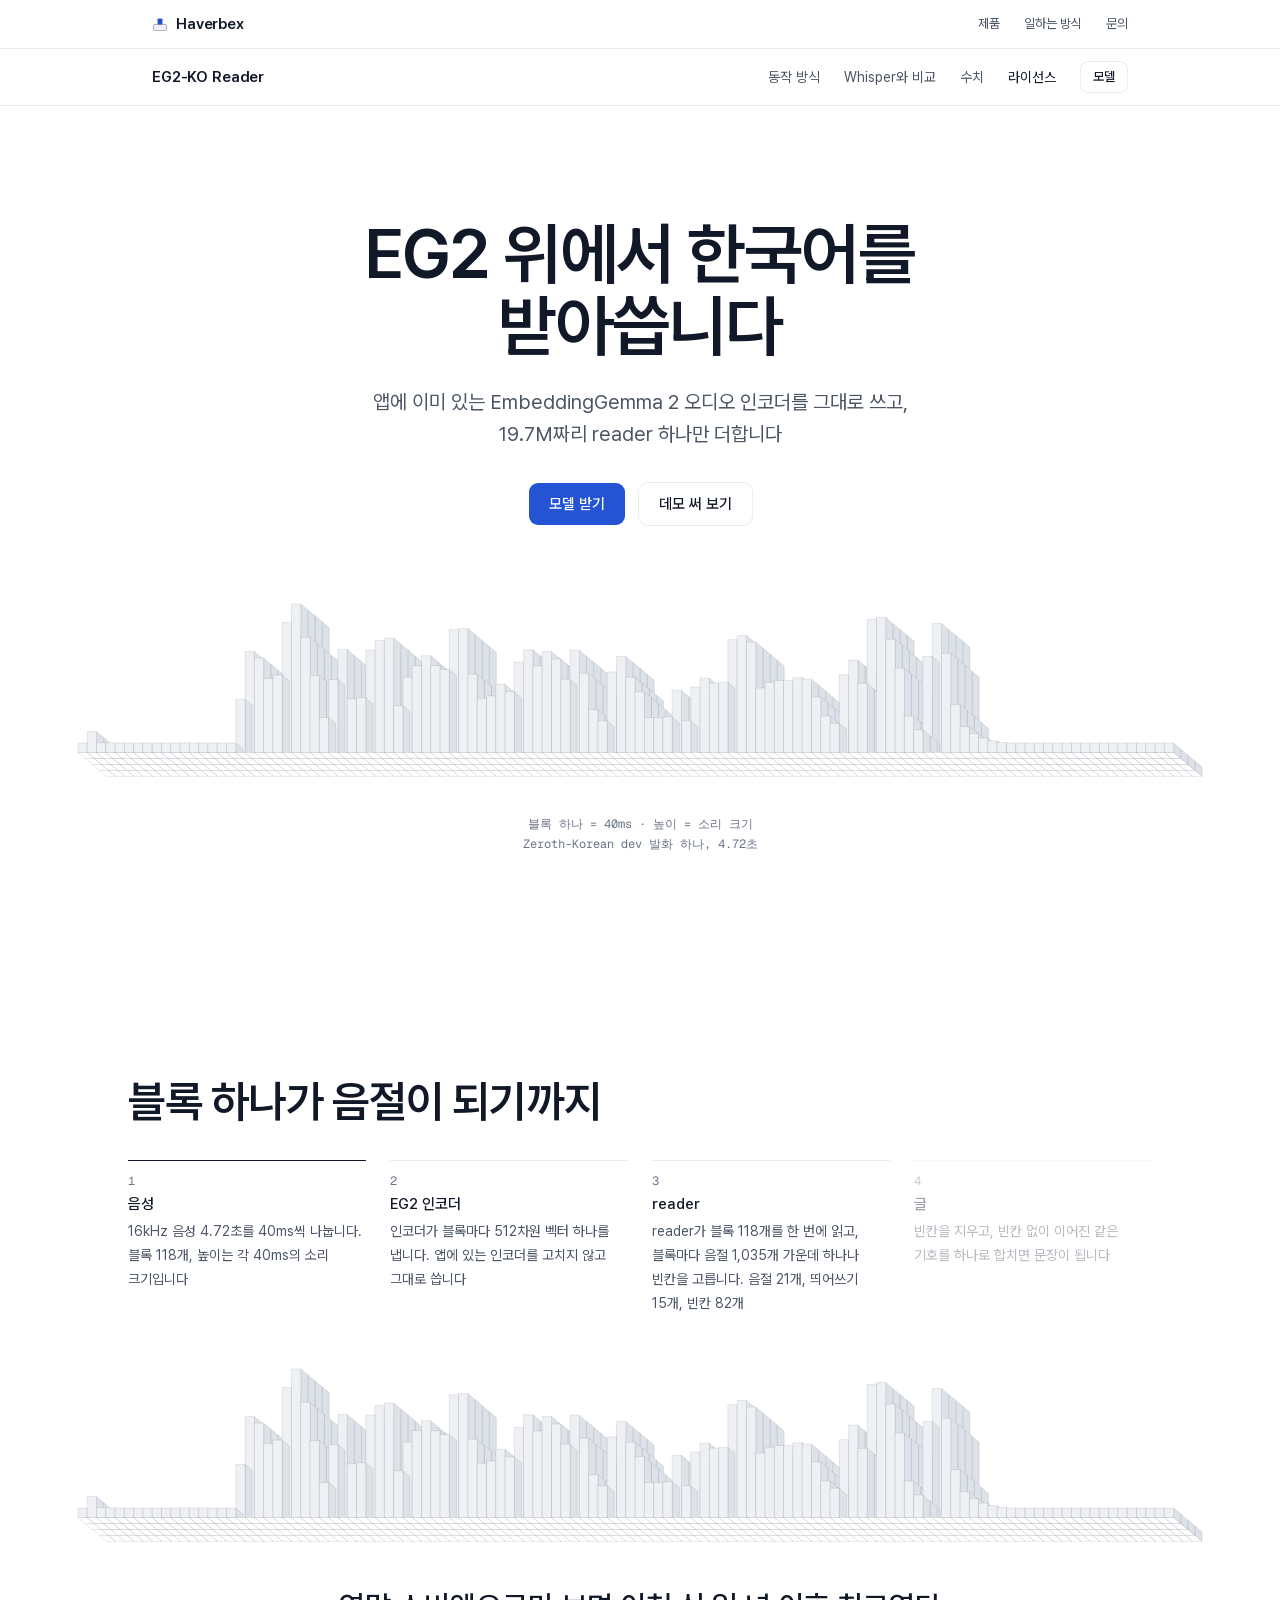
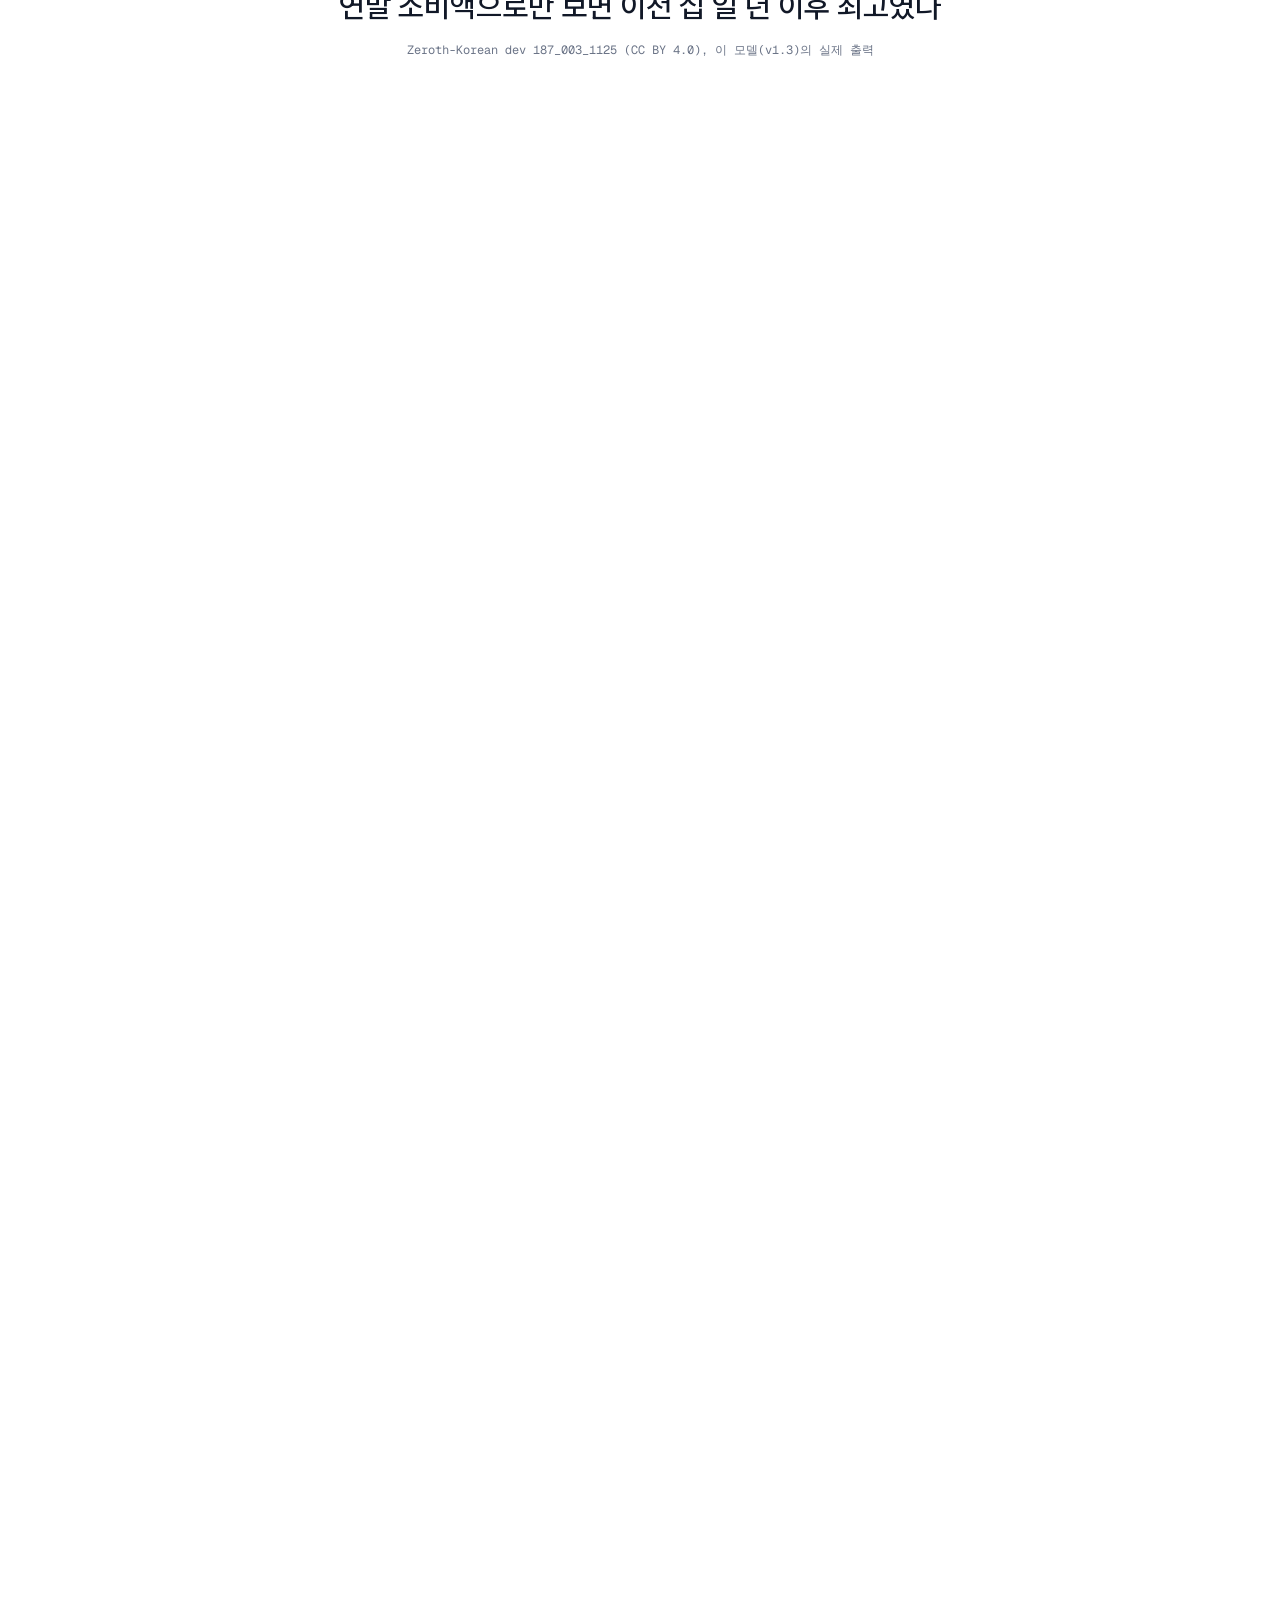
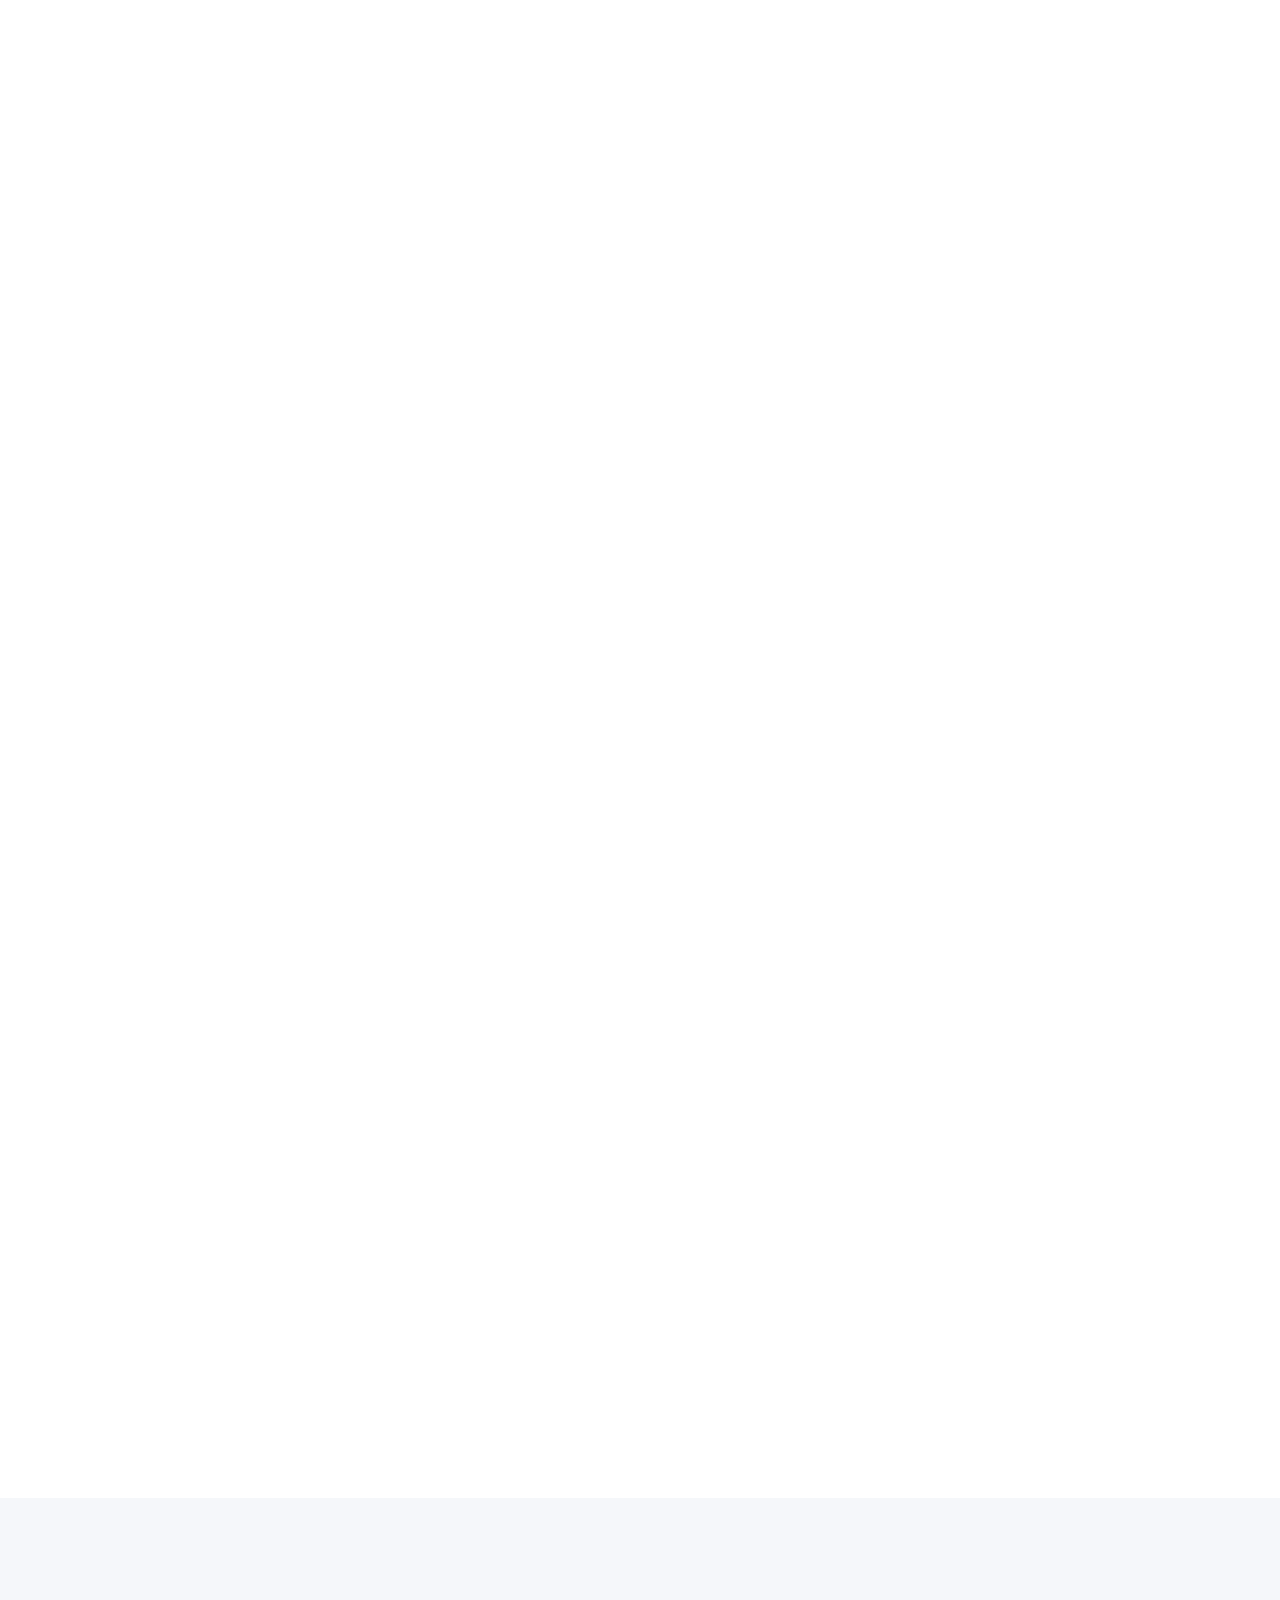
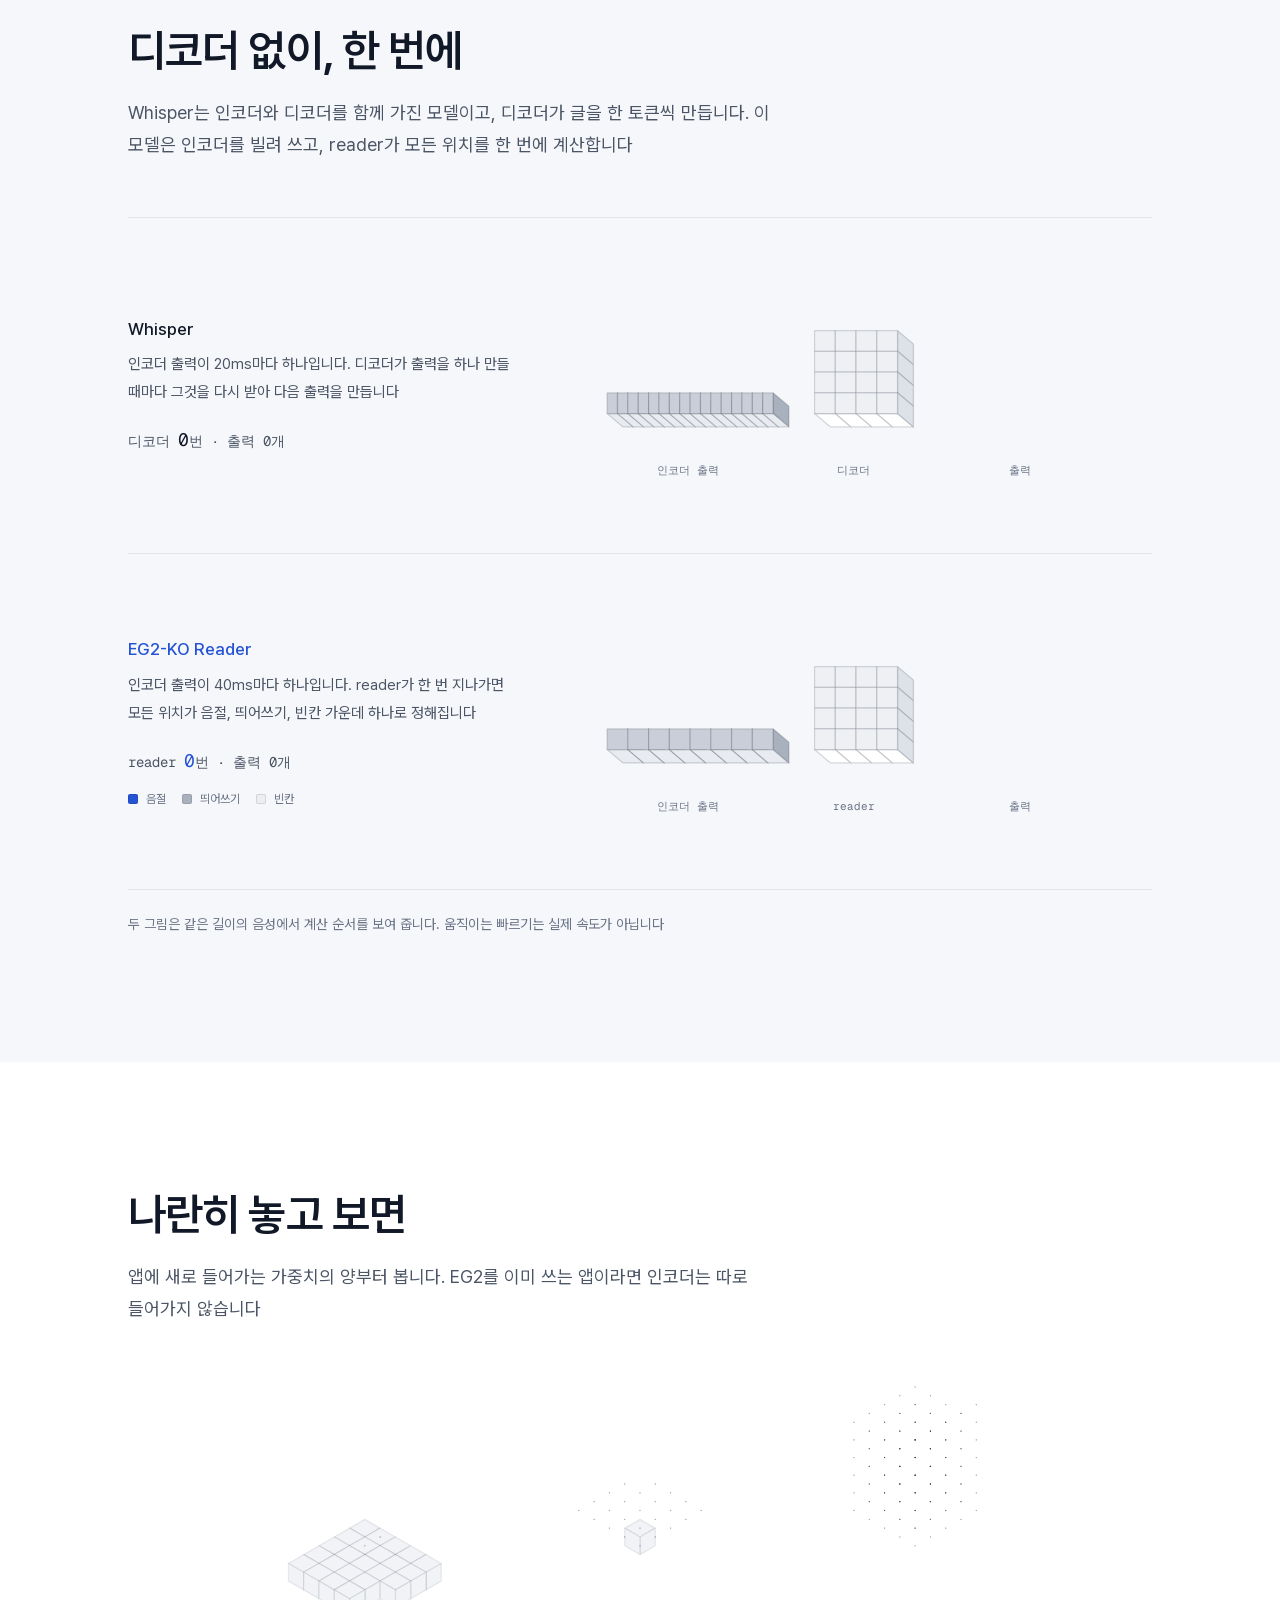
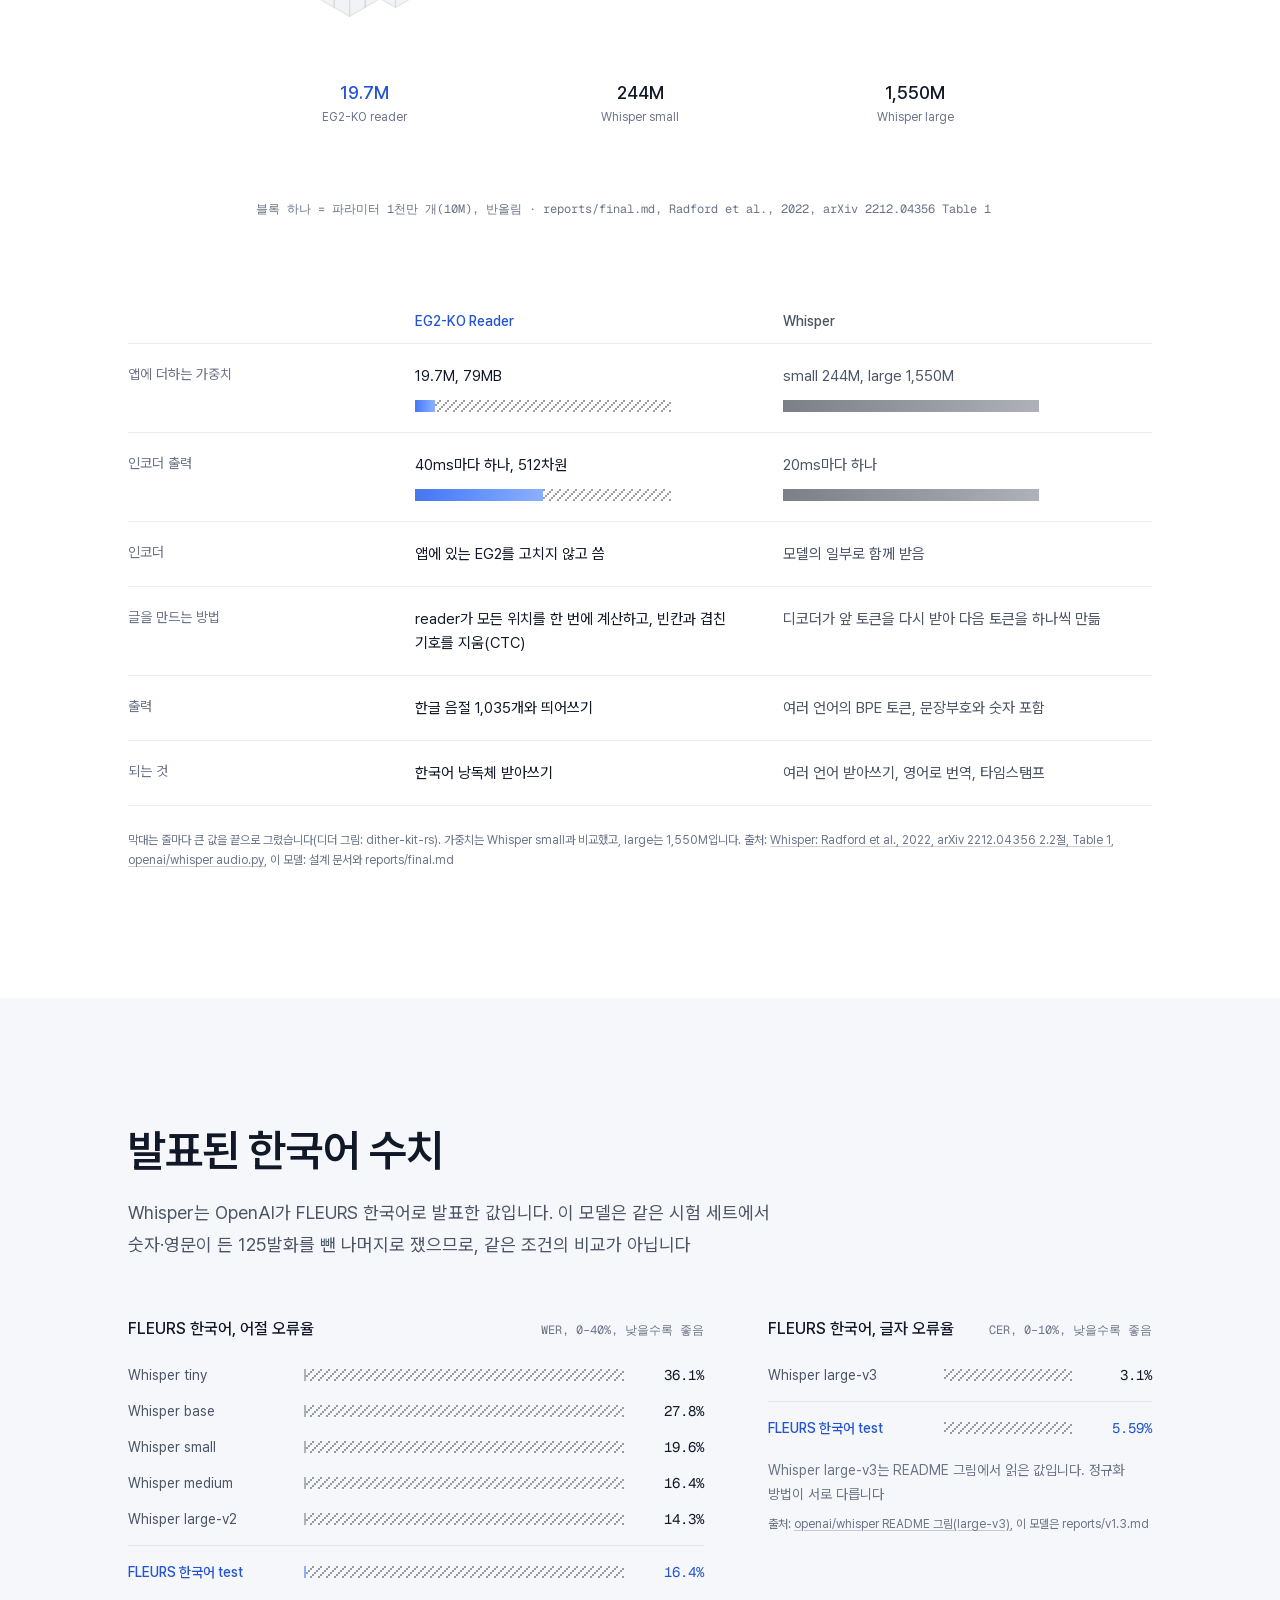
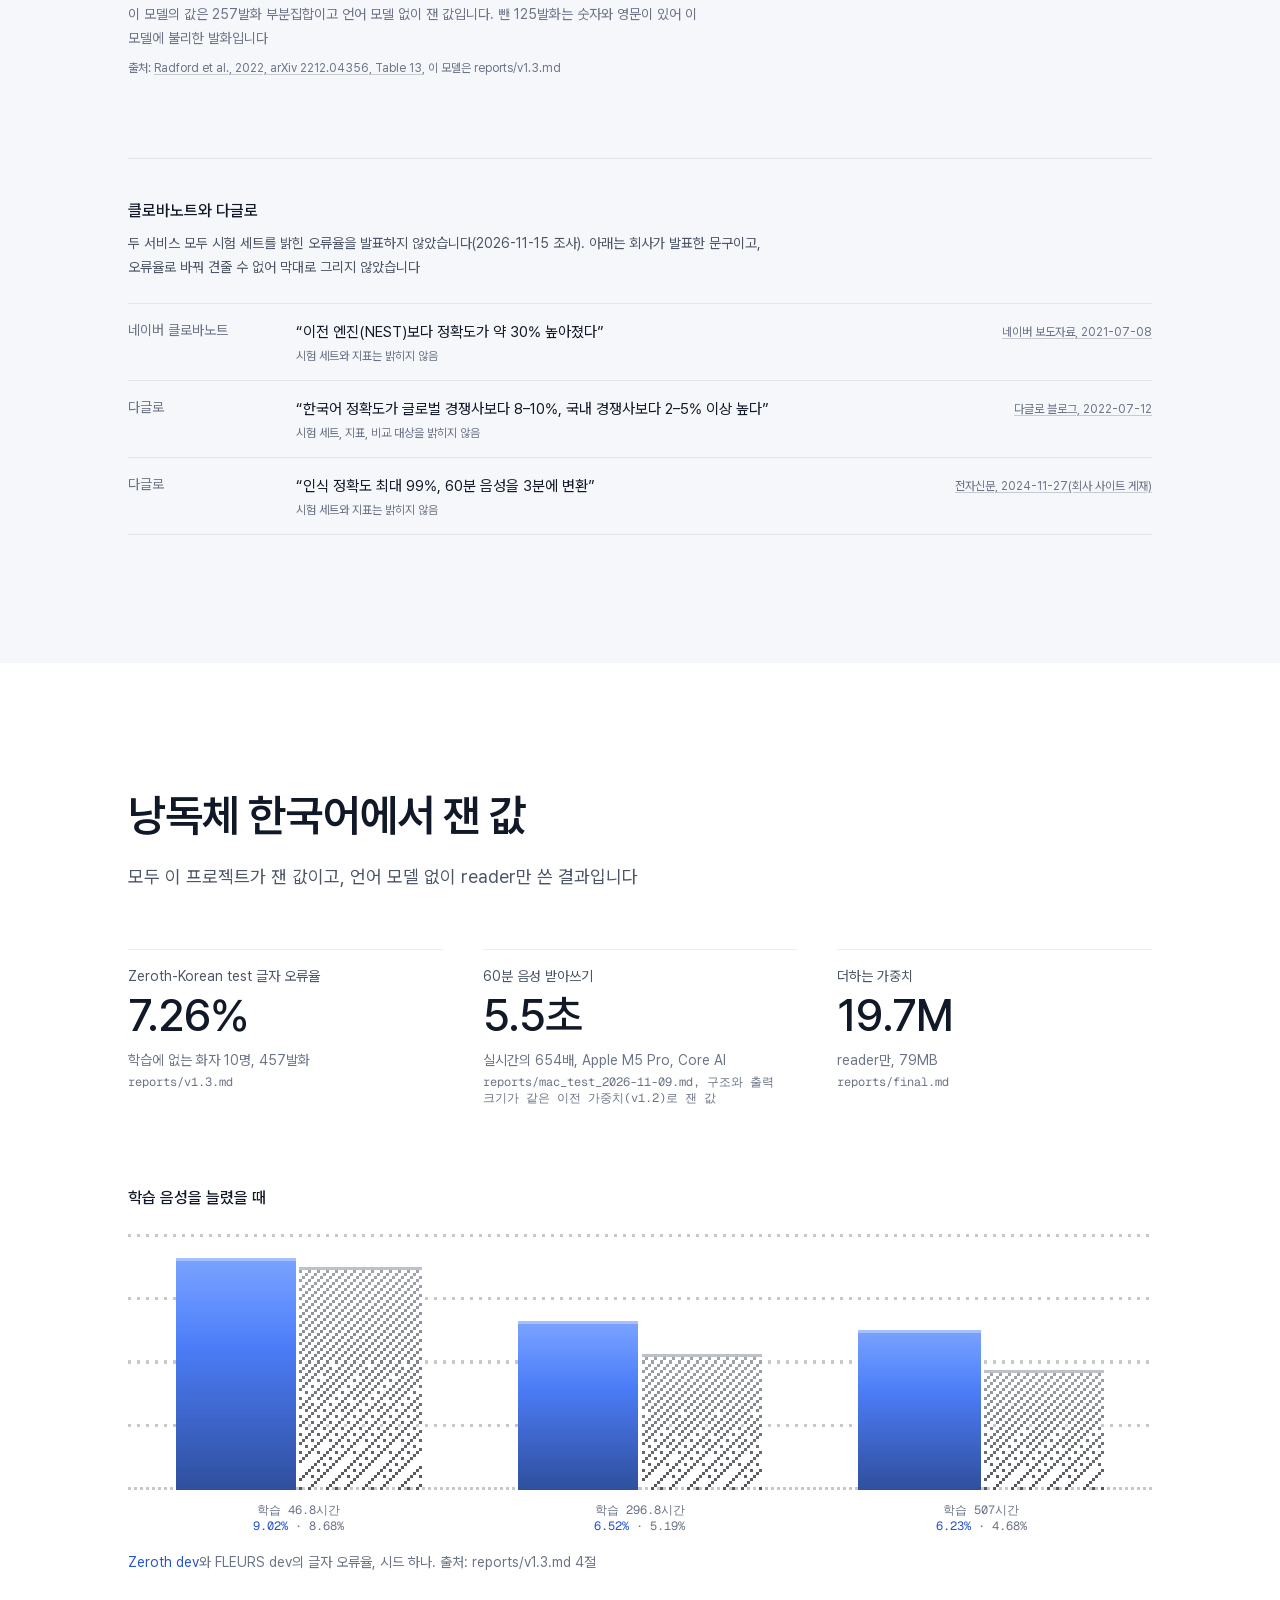
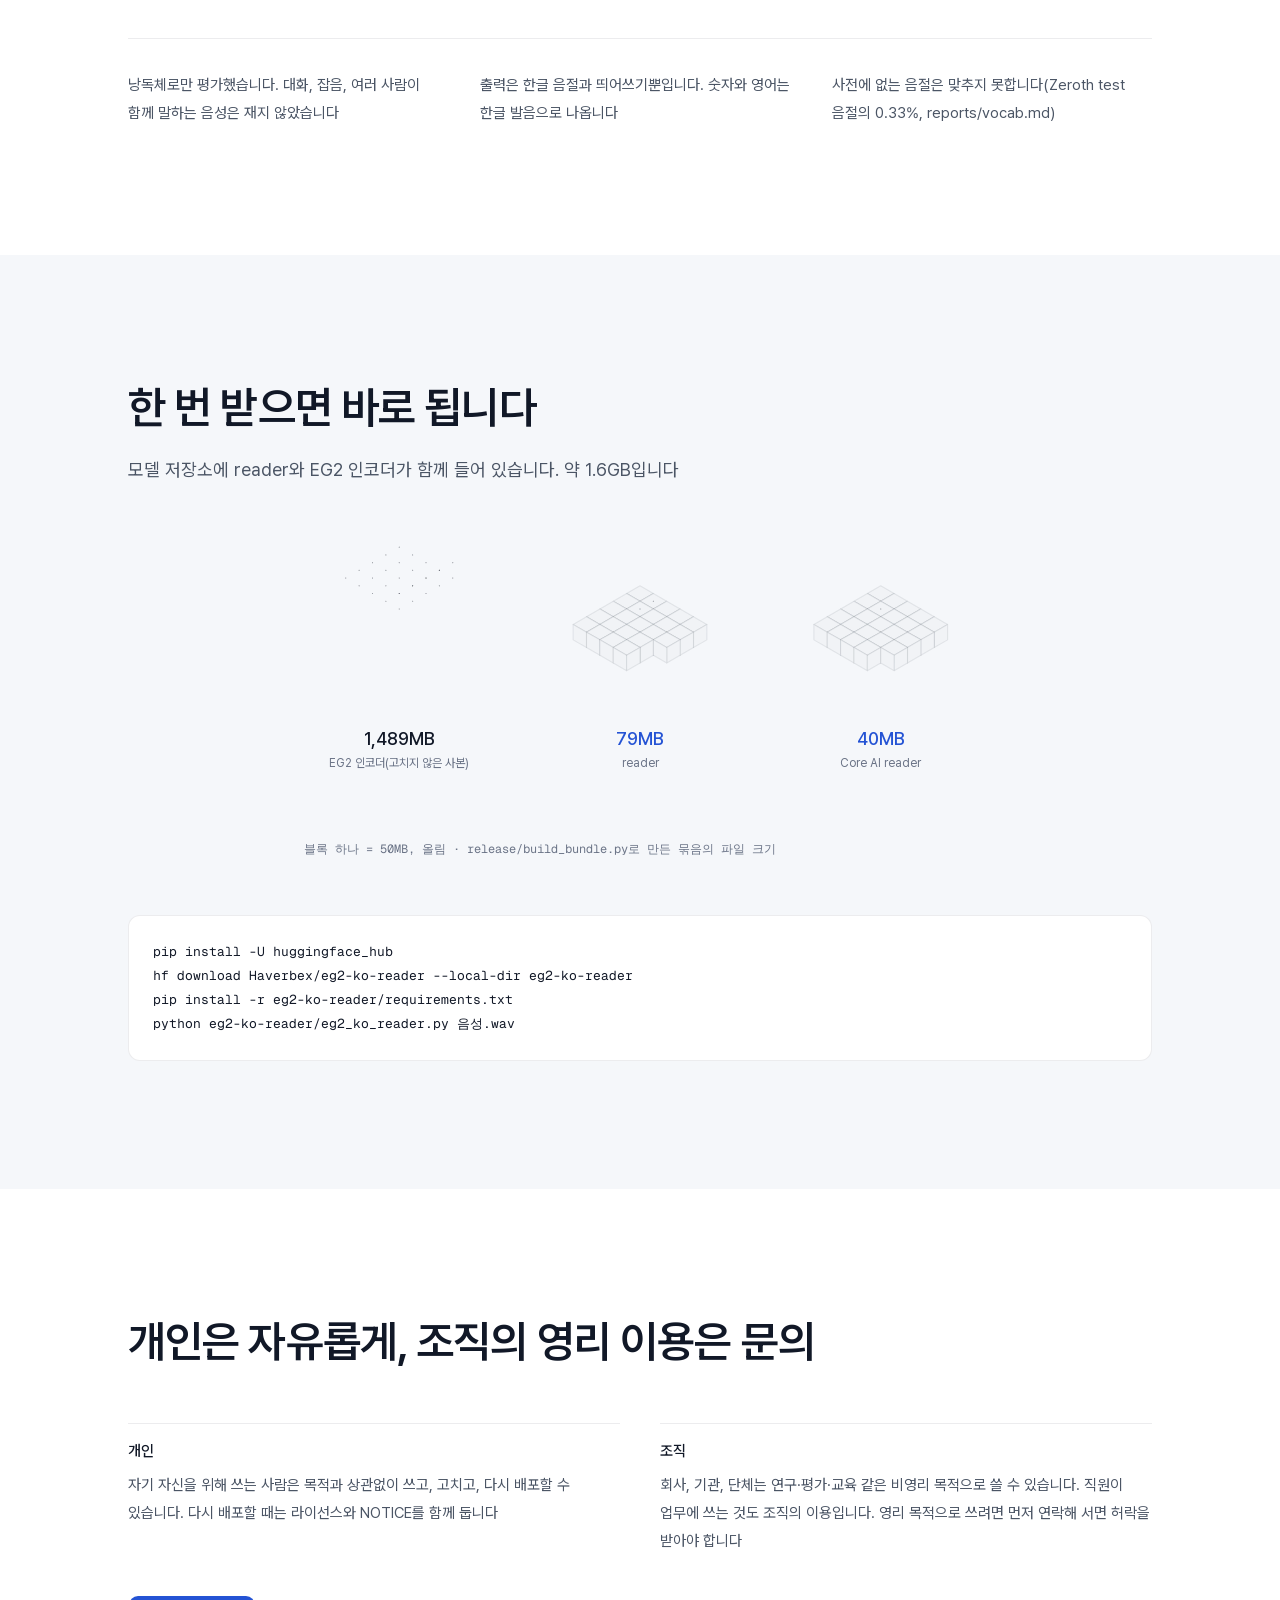
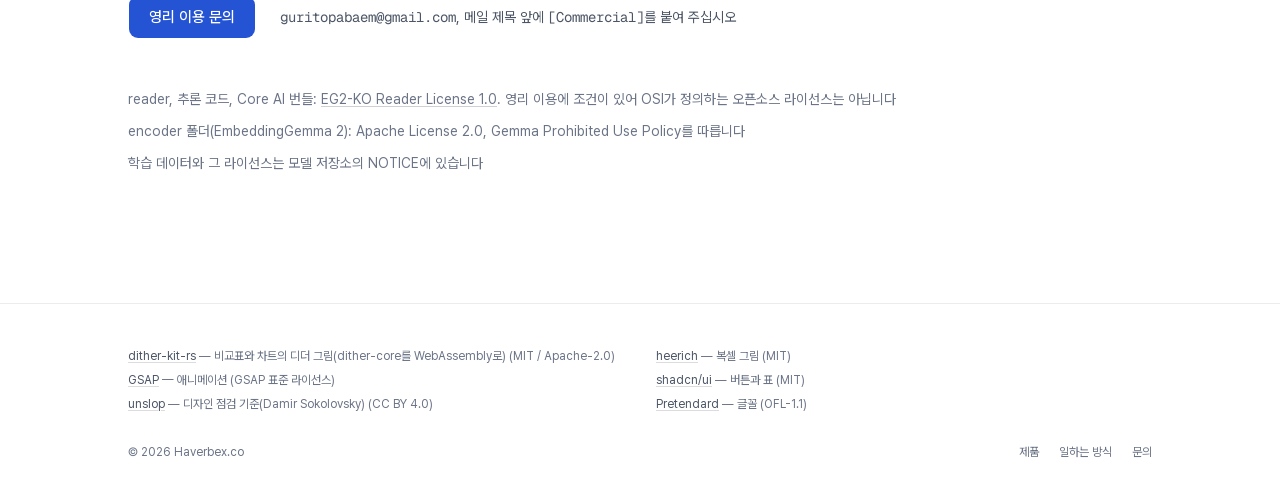
==== eg2-ko-reader/index.html @ 566ed6c8 "Haverbex company page at the root, EG2-KO Reader page at eg2-ko-reader/ (built from eg2-ko-reader we" ====
<!doctype html>
<html lang="ko">
  <head>
    <meta charset="UTF-8" />
    <meta name="site-root" content="../" />
    <link rel="icon" type="image/svg+xml" href="../favicon.svg" />
    <meta name="viewport" content="width=device-width, initial-scale=1.0" />
    <meta name="description" content="EG2-KO Reader: EmbeddingGemma 2 오디오 인코더 위에 얹는 한국어 받아쓰기 reader. 동작 방식, Whisper 방식과의 비교, 수치와 출처." />
    <title>EG2-KO Reader · Haverbex</title>
    <script type="module" crossorigin src="../assets/eg2-ko-reader-EUMekj7Y.js"></script>
    <link rel="modulepreload" crossorigin href="../assets/voxels-nwmEy90j.js">
    <link rel="stylesheet" crossorigin href="../assets/voxels-FRo2R4Vn.css">
  </head>
  <body>
    <div id="root"></div>
  </body>
</html>
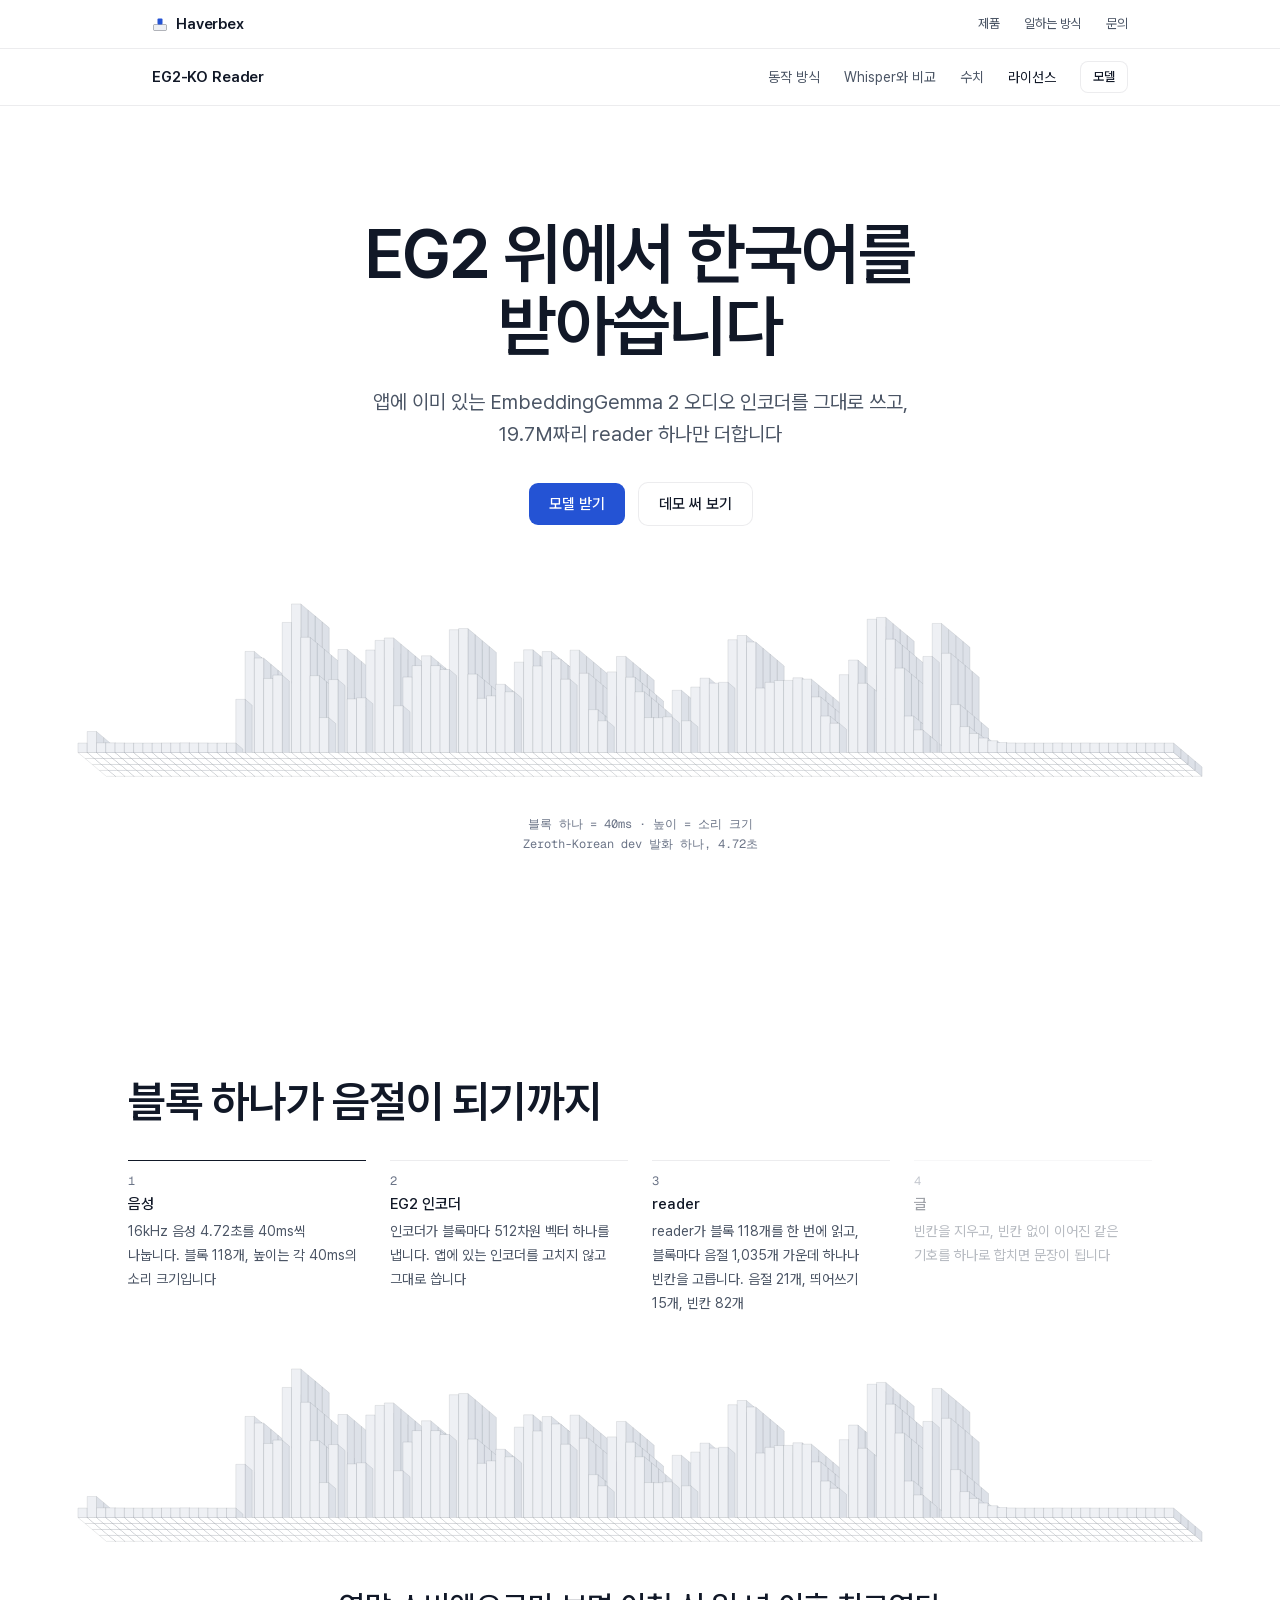
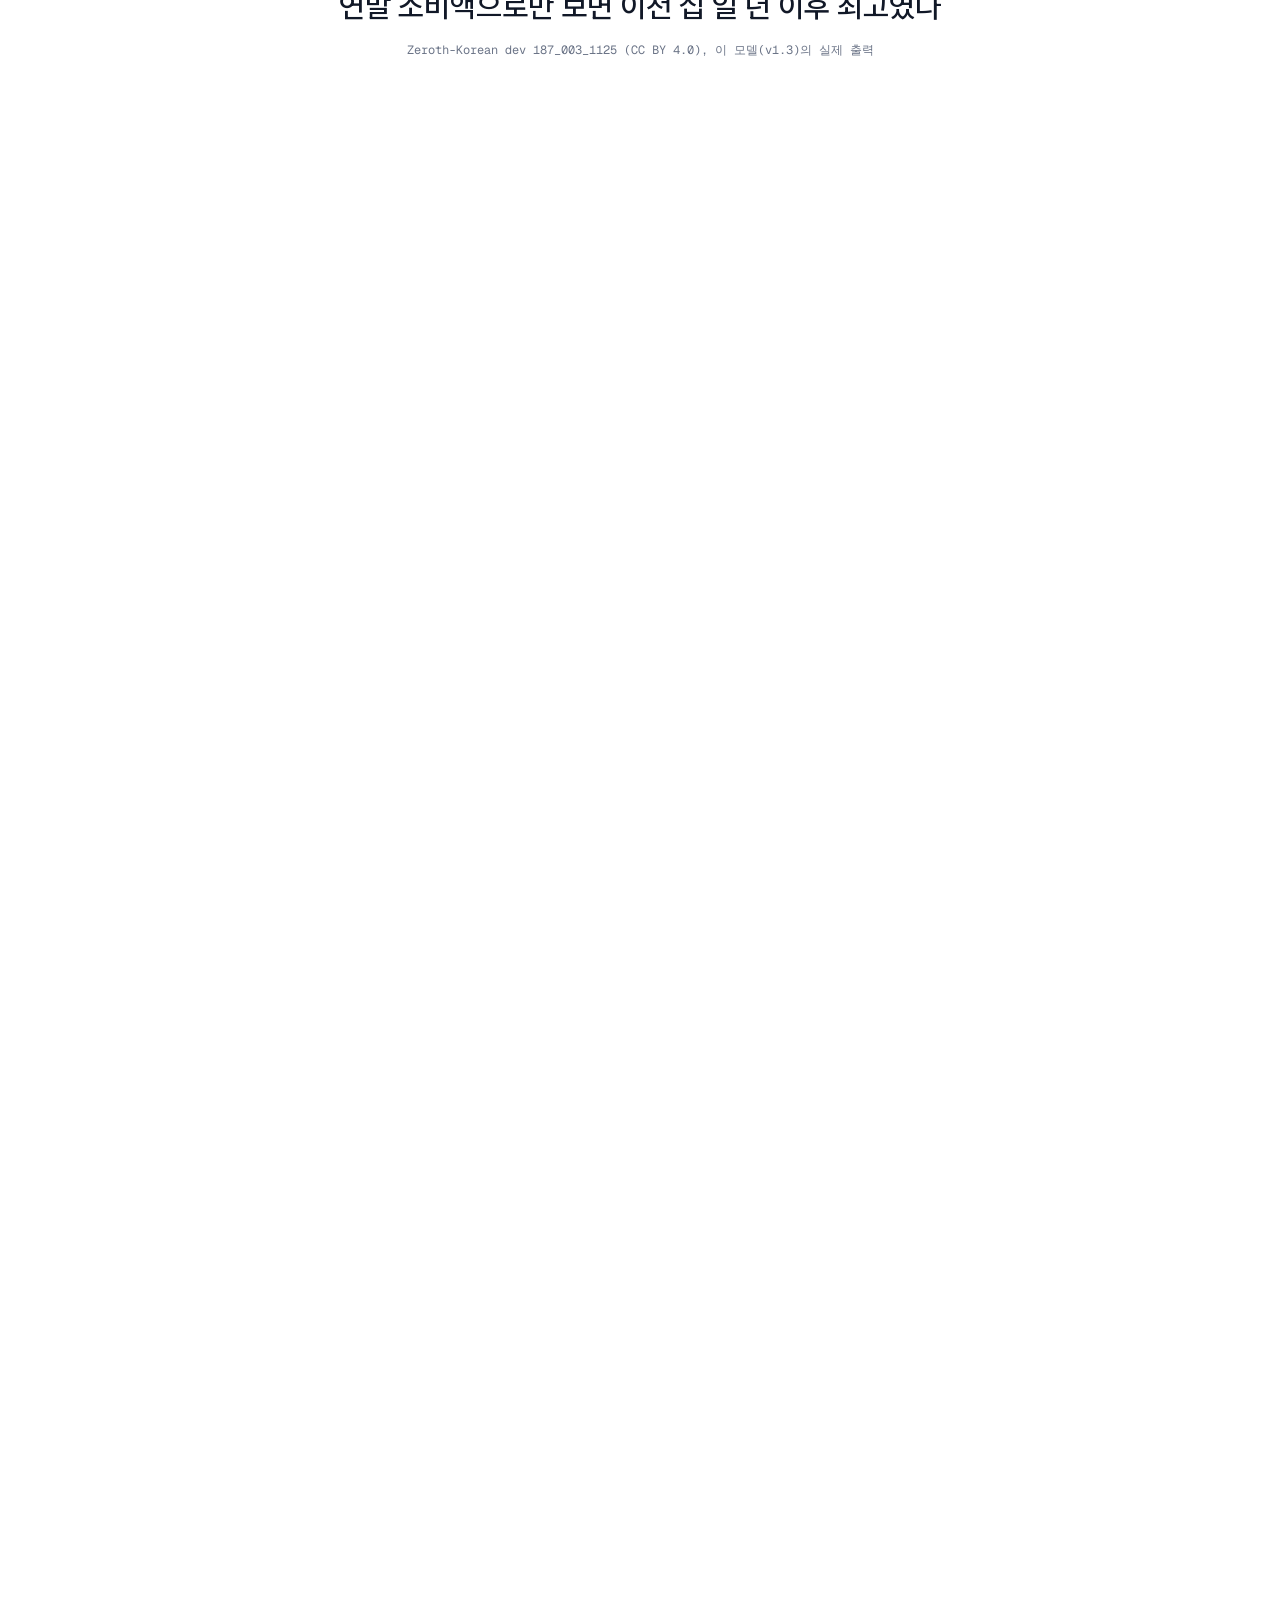
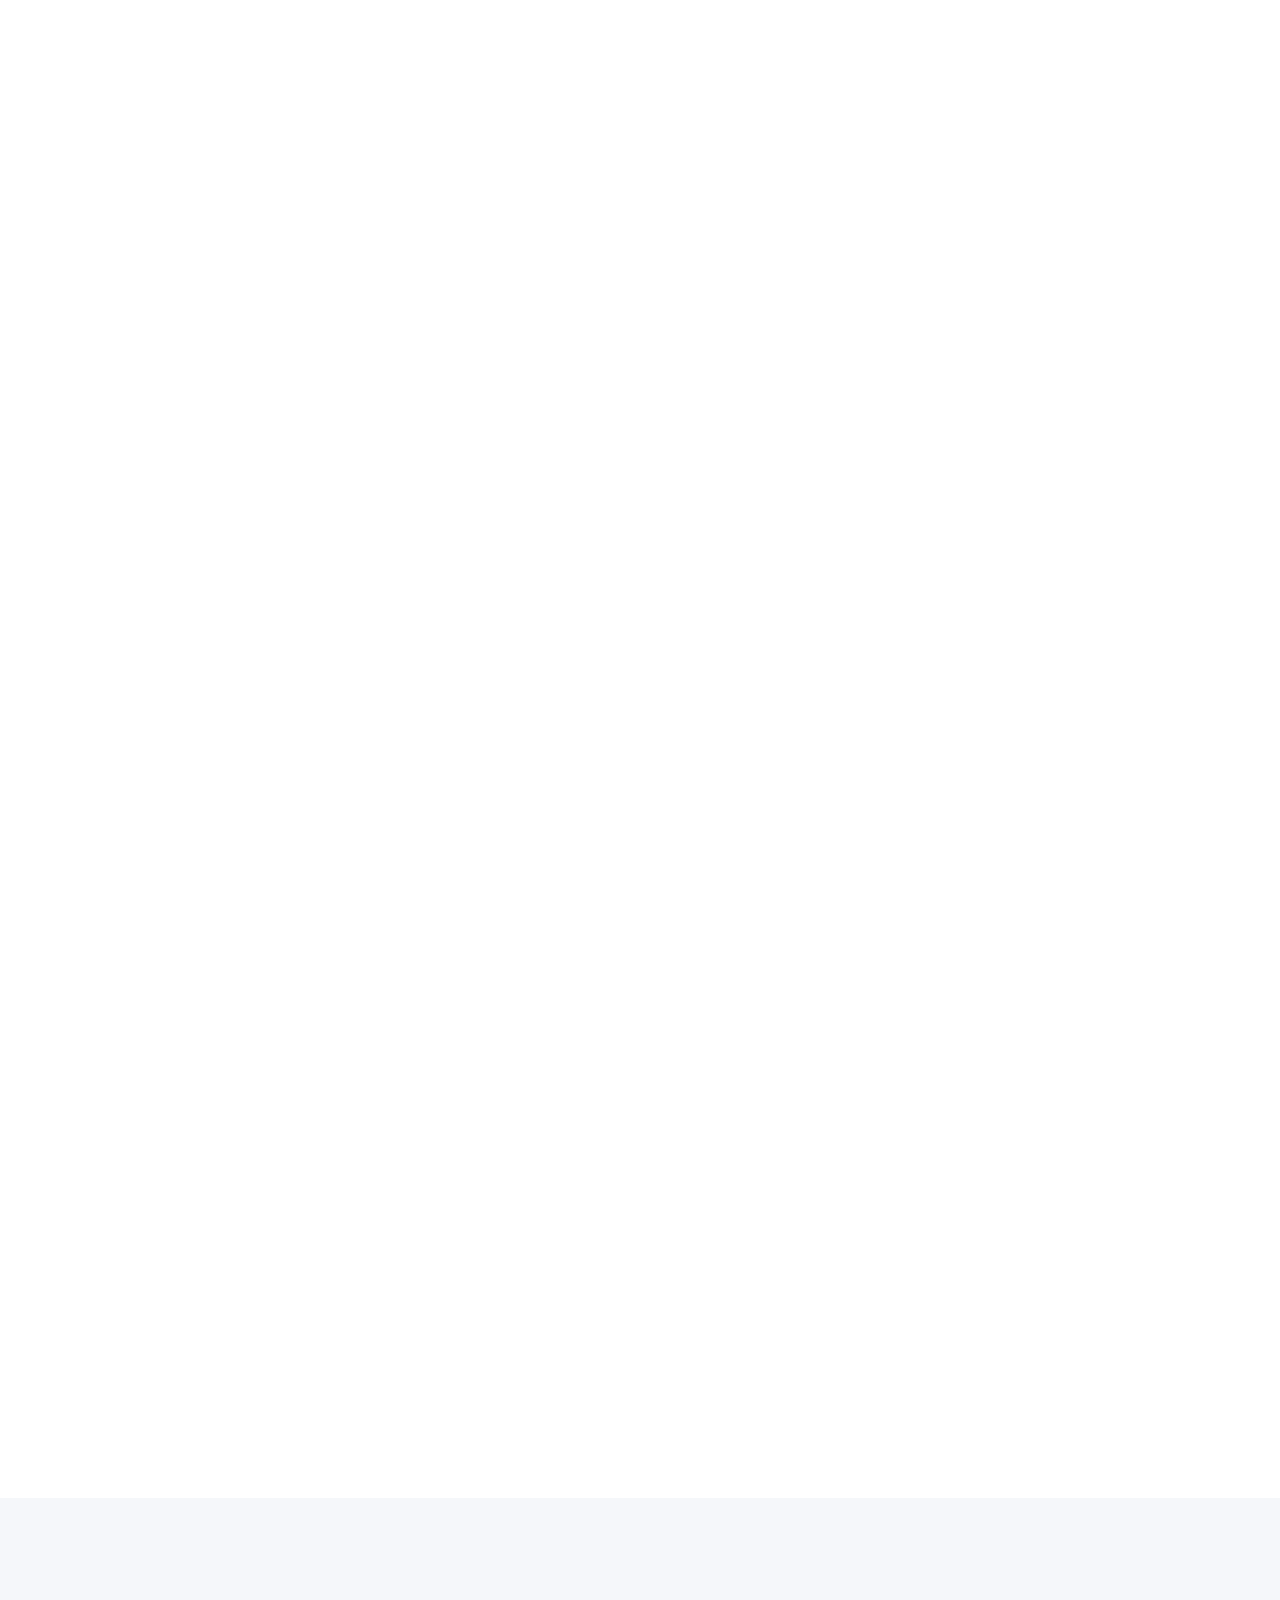
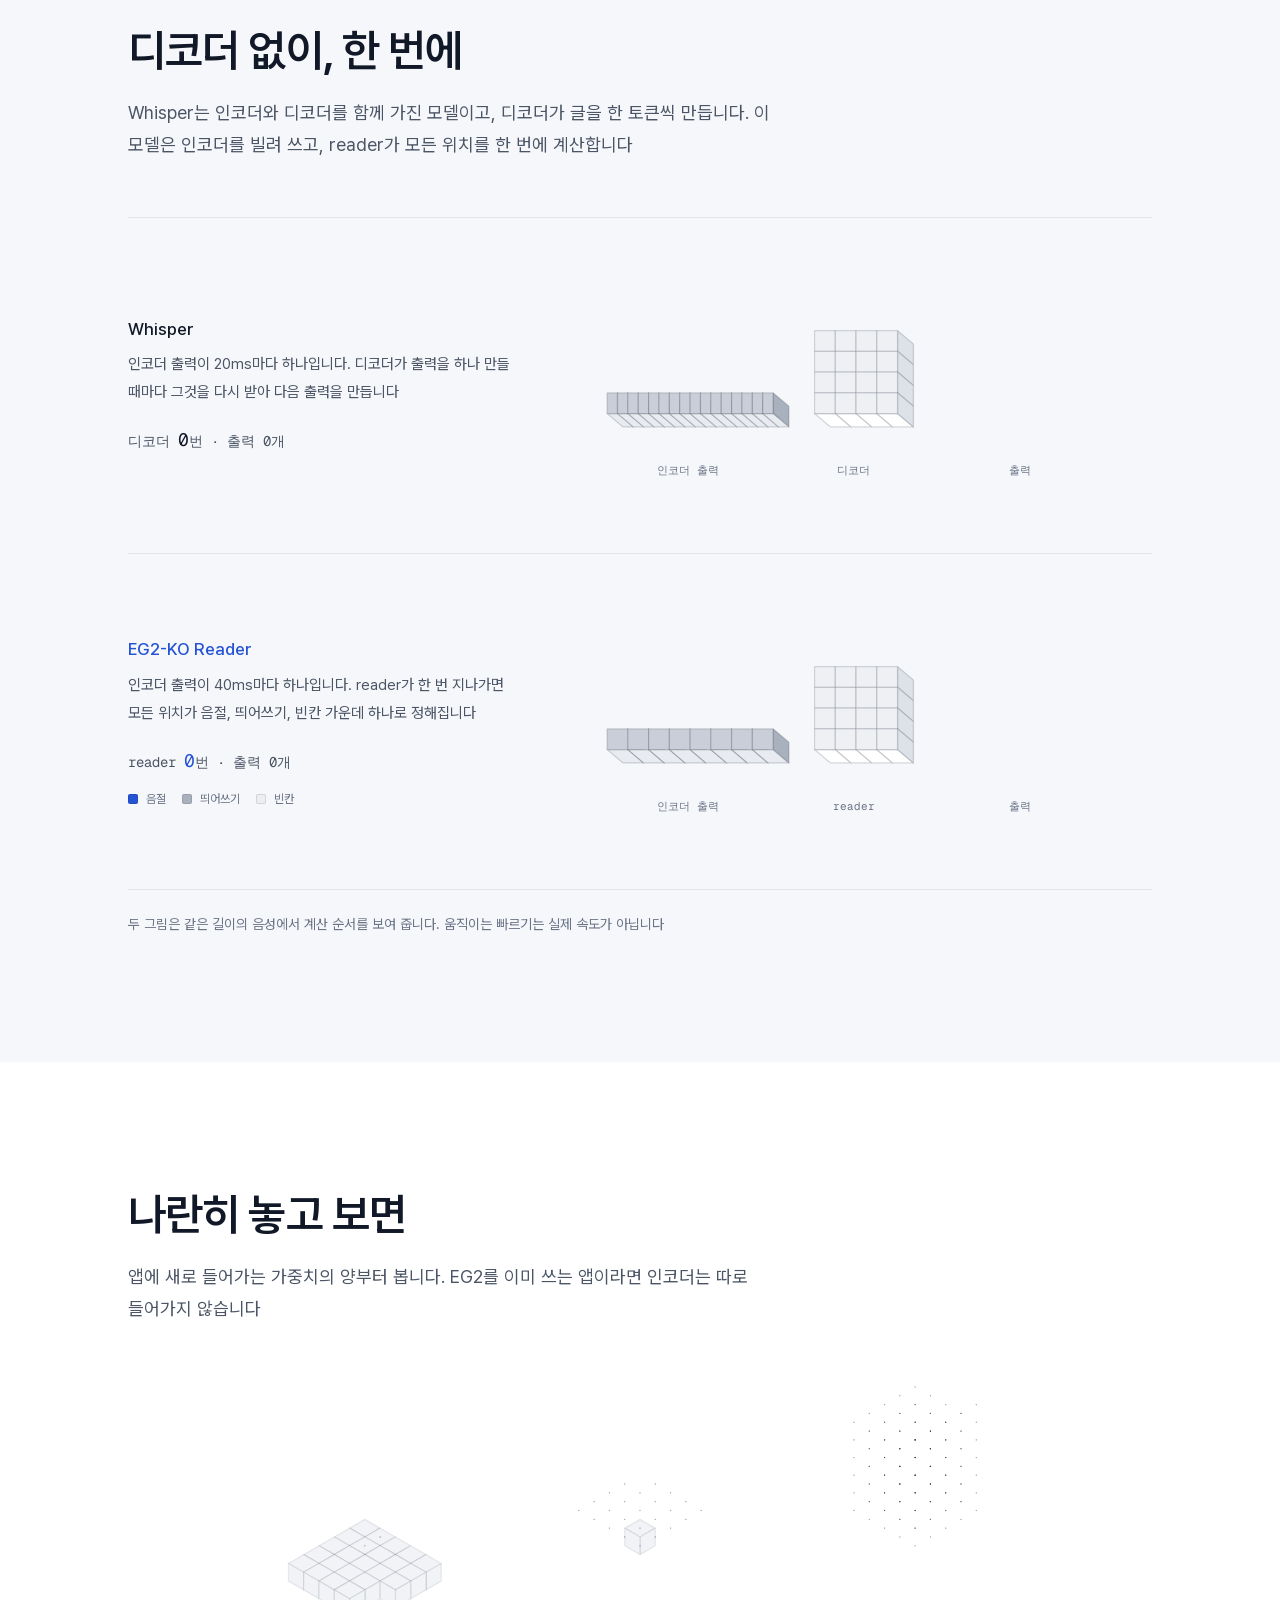
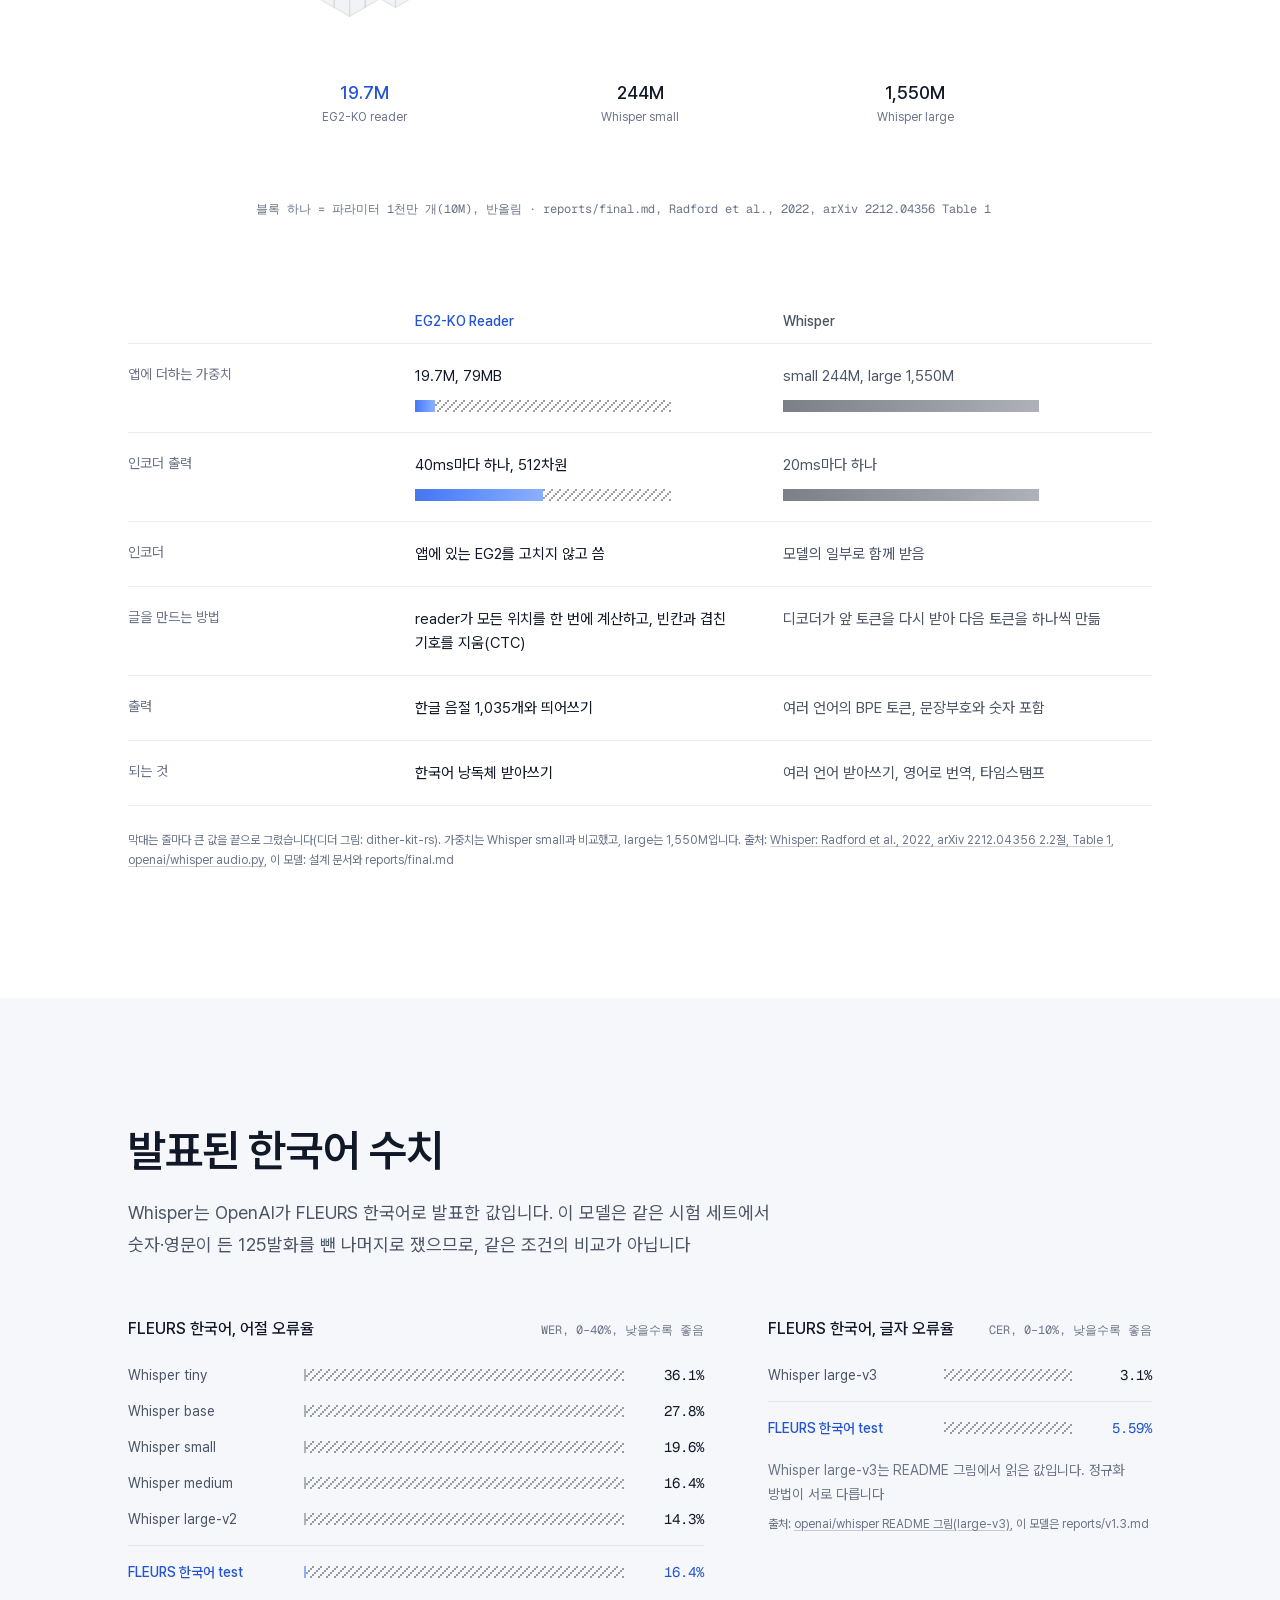
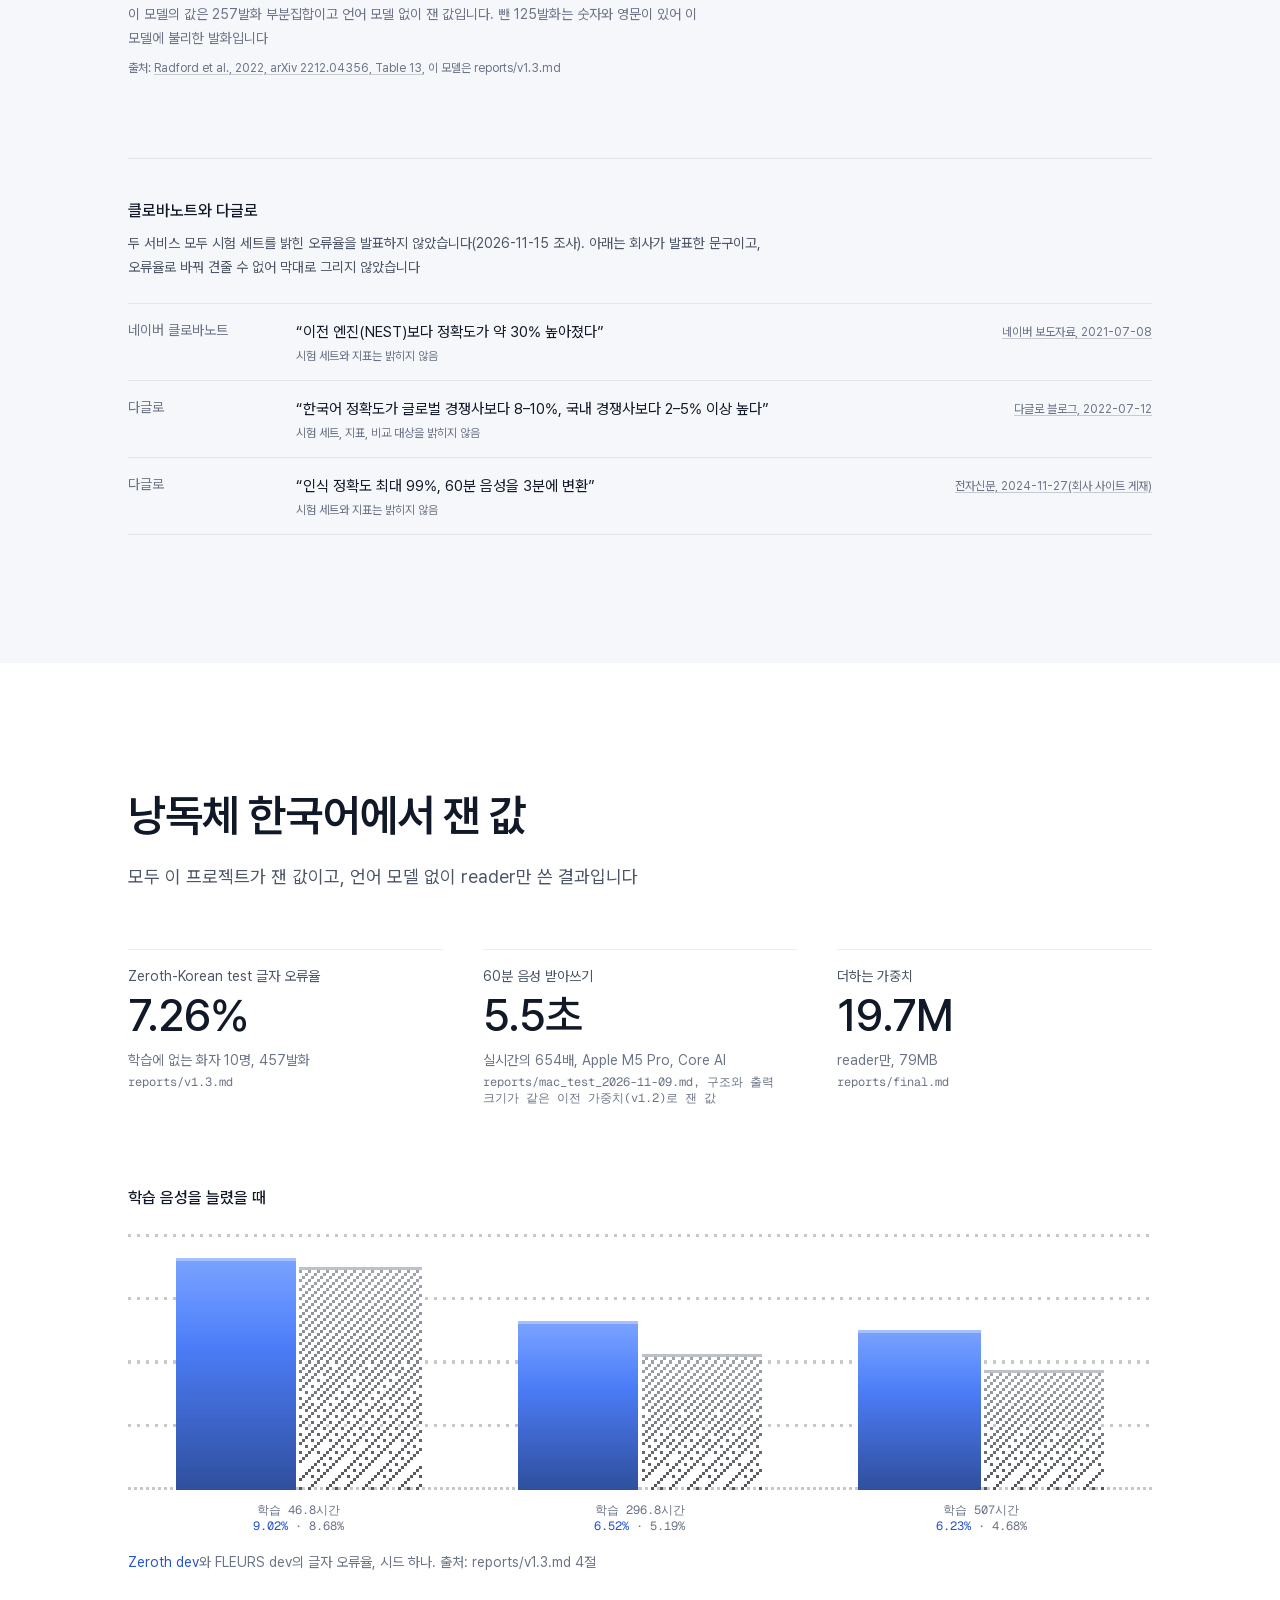
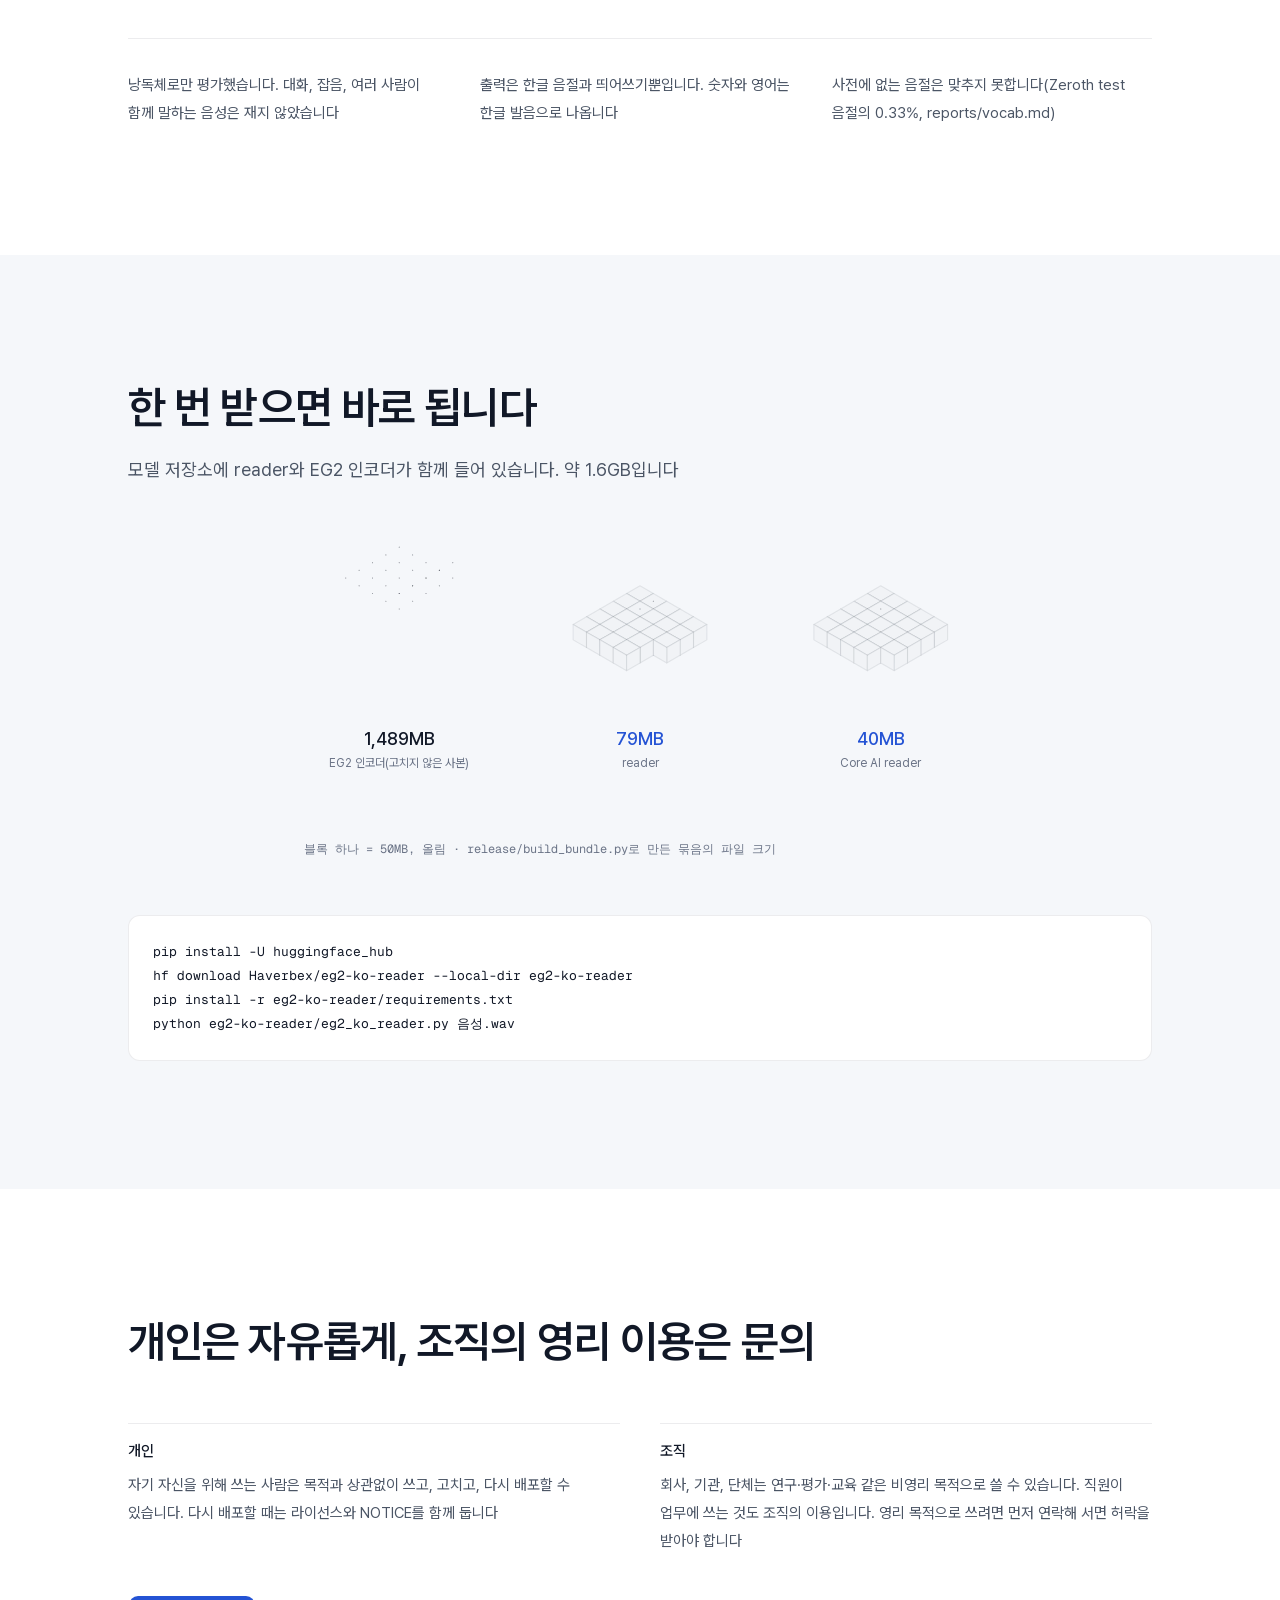
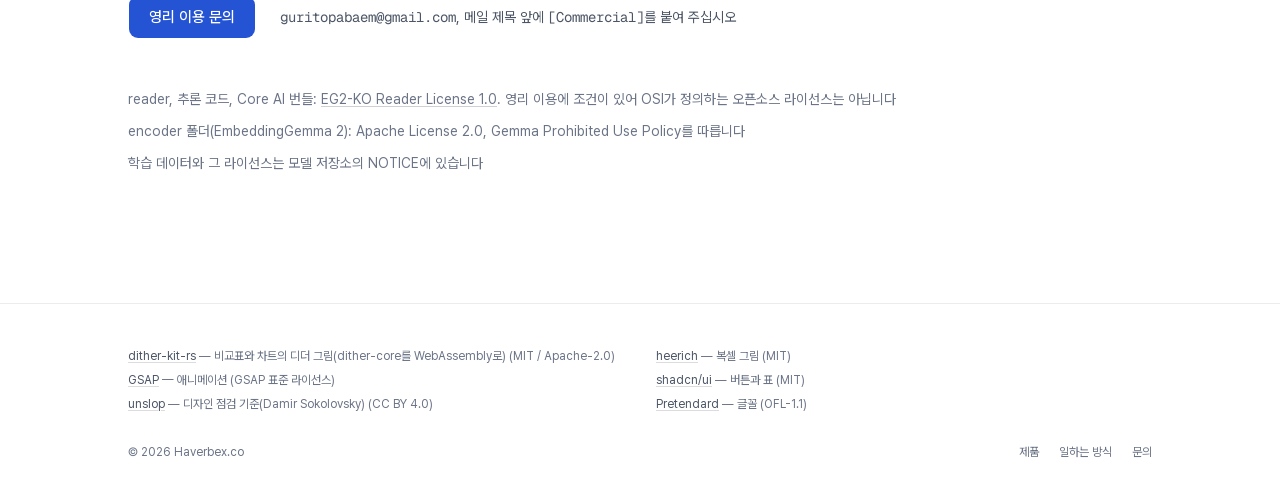
==== commit 0886150e: "Line breaks by phrase (built from eg2-ko-reader web/)" ====
--- a/eg2-ko-reader/index.html
+++ b/eg2-ko-reader/index.html
@@ -7,9 +7,9 @@
     <meta name="viewport" content="width=device-width, initial-scale=1.0" />
     <meta name="description" content="EG2-KO Reader: EmbeddingGemma 2 오디오 인코더 위에 얹는 한국어 받아쓰기 reader. 동작 방식, Whisper 방식과의 비교, 수치와 출처." />
     <title>EG2-KO Reader · Haverbex</title>
-    <script type="module" crossorigin src="../assets/eg2-ko-reader-EUMekj7Y.js"></script>
-    <link rel="modulepreload" crossorigin href="../assets/voxels-nwmEy90j.js">
-    <link rel="stylesheet" crossorigin href="../assets/voxels-FRo2R4Vn.css">
+    <script type="module" crossorigin src="../assets/eg2-ko-reader-B4FXnjDW.js"></script>
+    <link rel="modulepreload" crossorigin href="../assets/voxels-D91AmgzN.js">
+    <link rel="stylesheet" crossorigin href="../assets/voxels-Cz45Z9Do.css">
   </head>
   <body>
     <div id="root"></div>
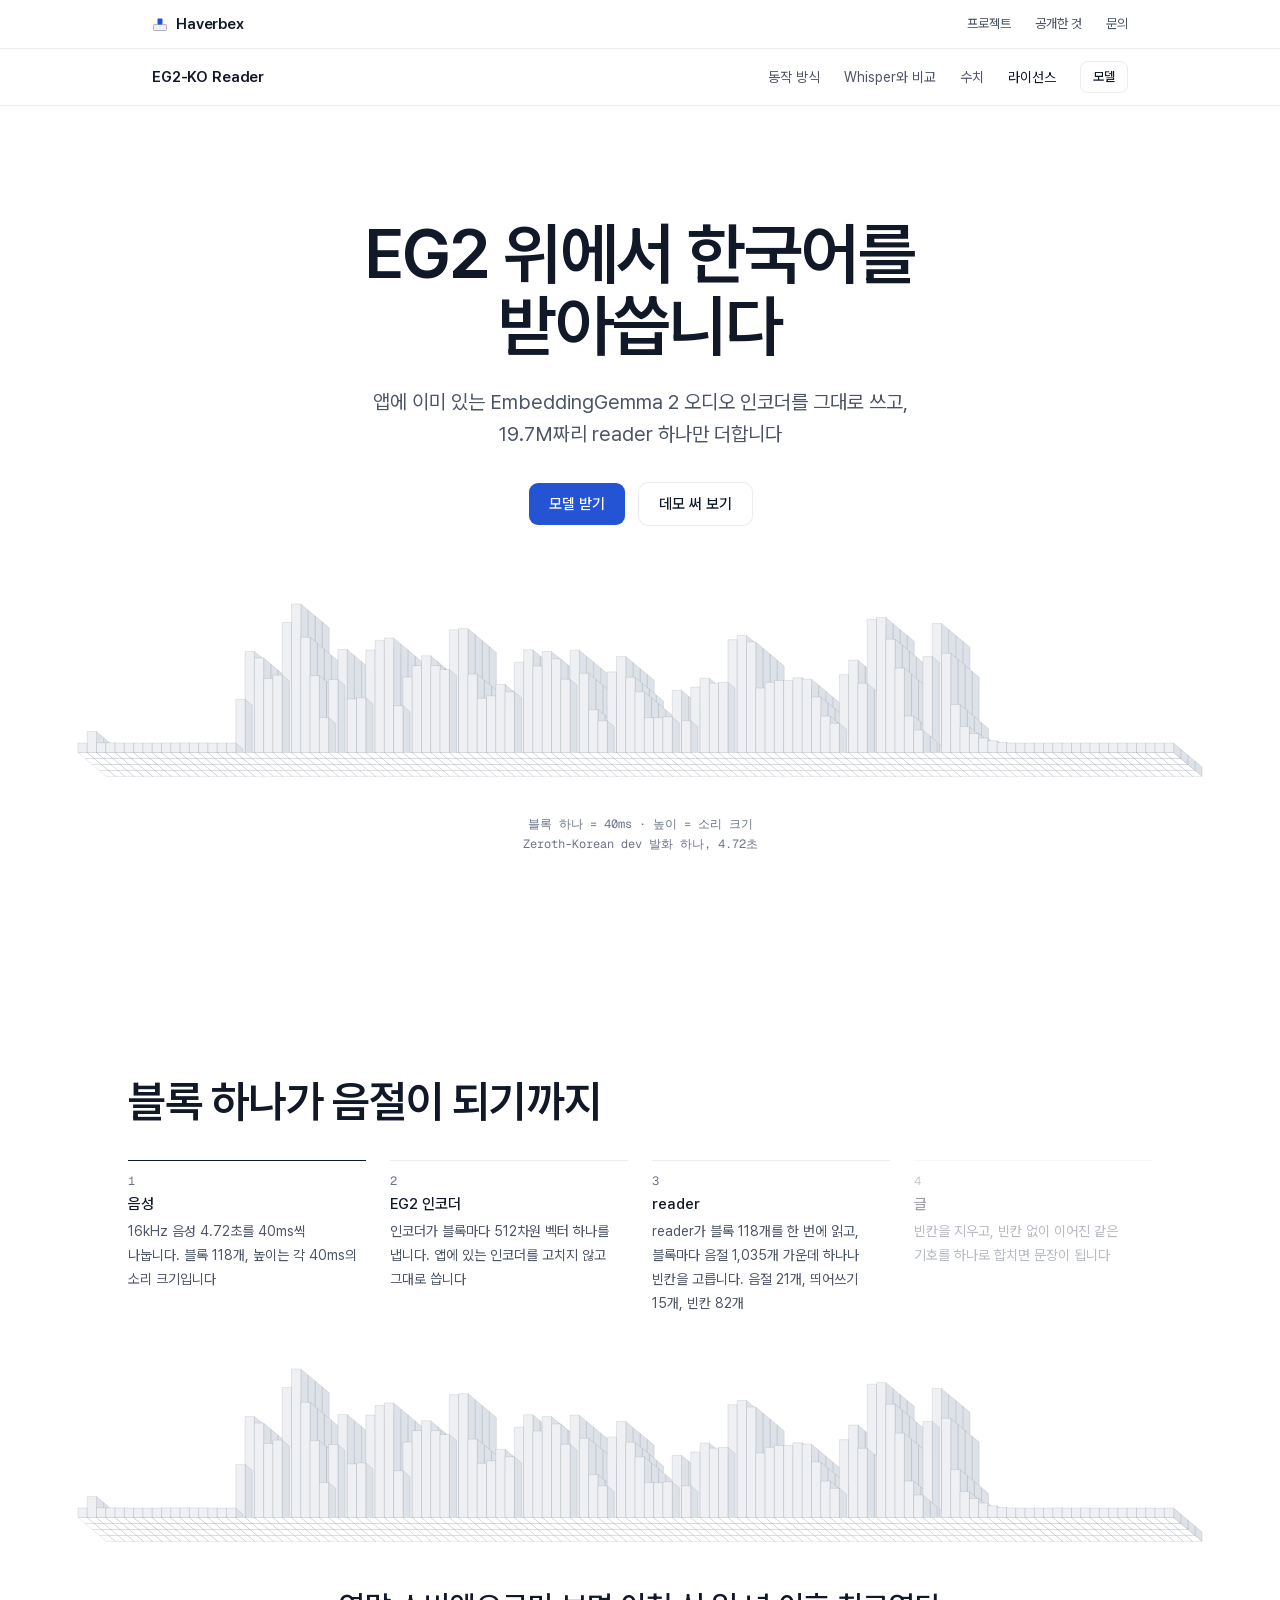
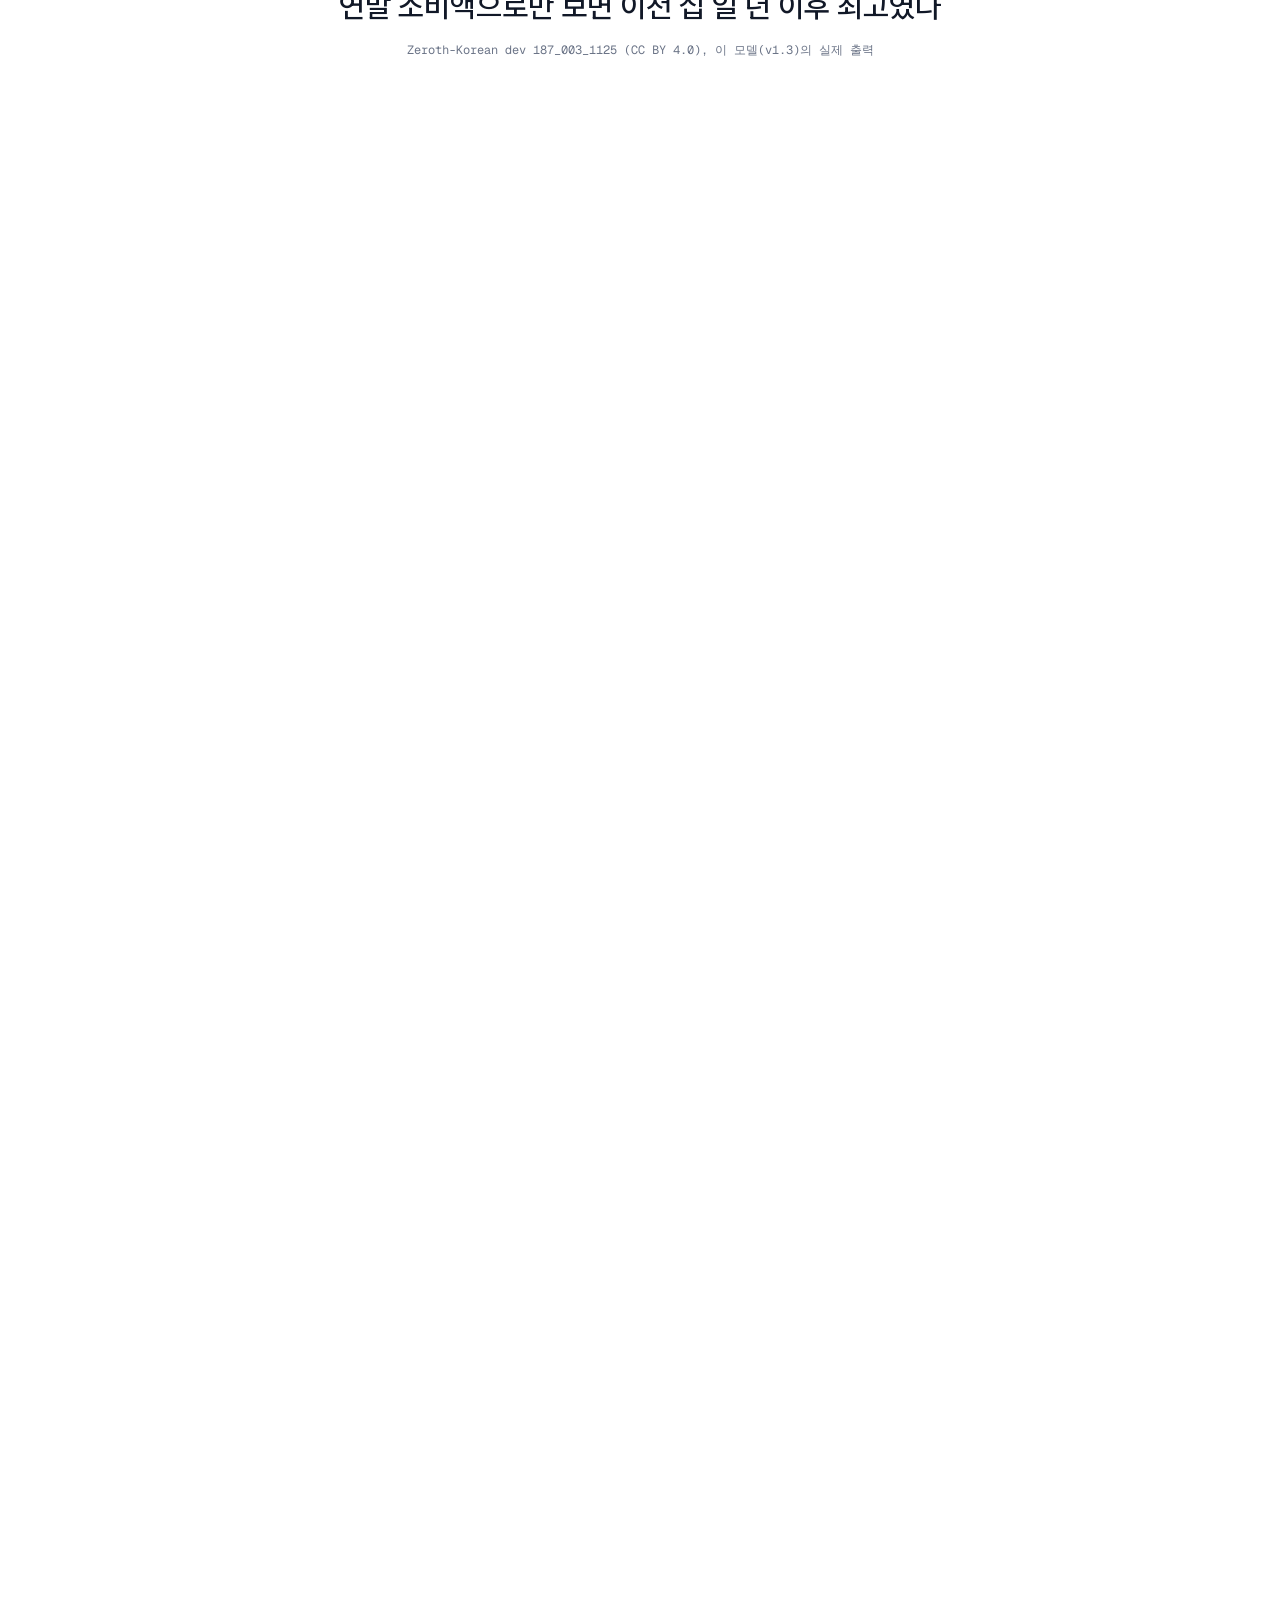
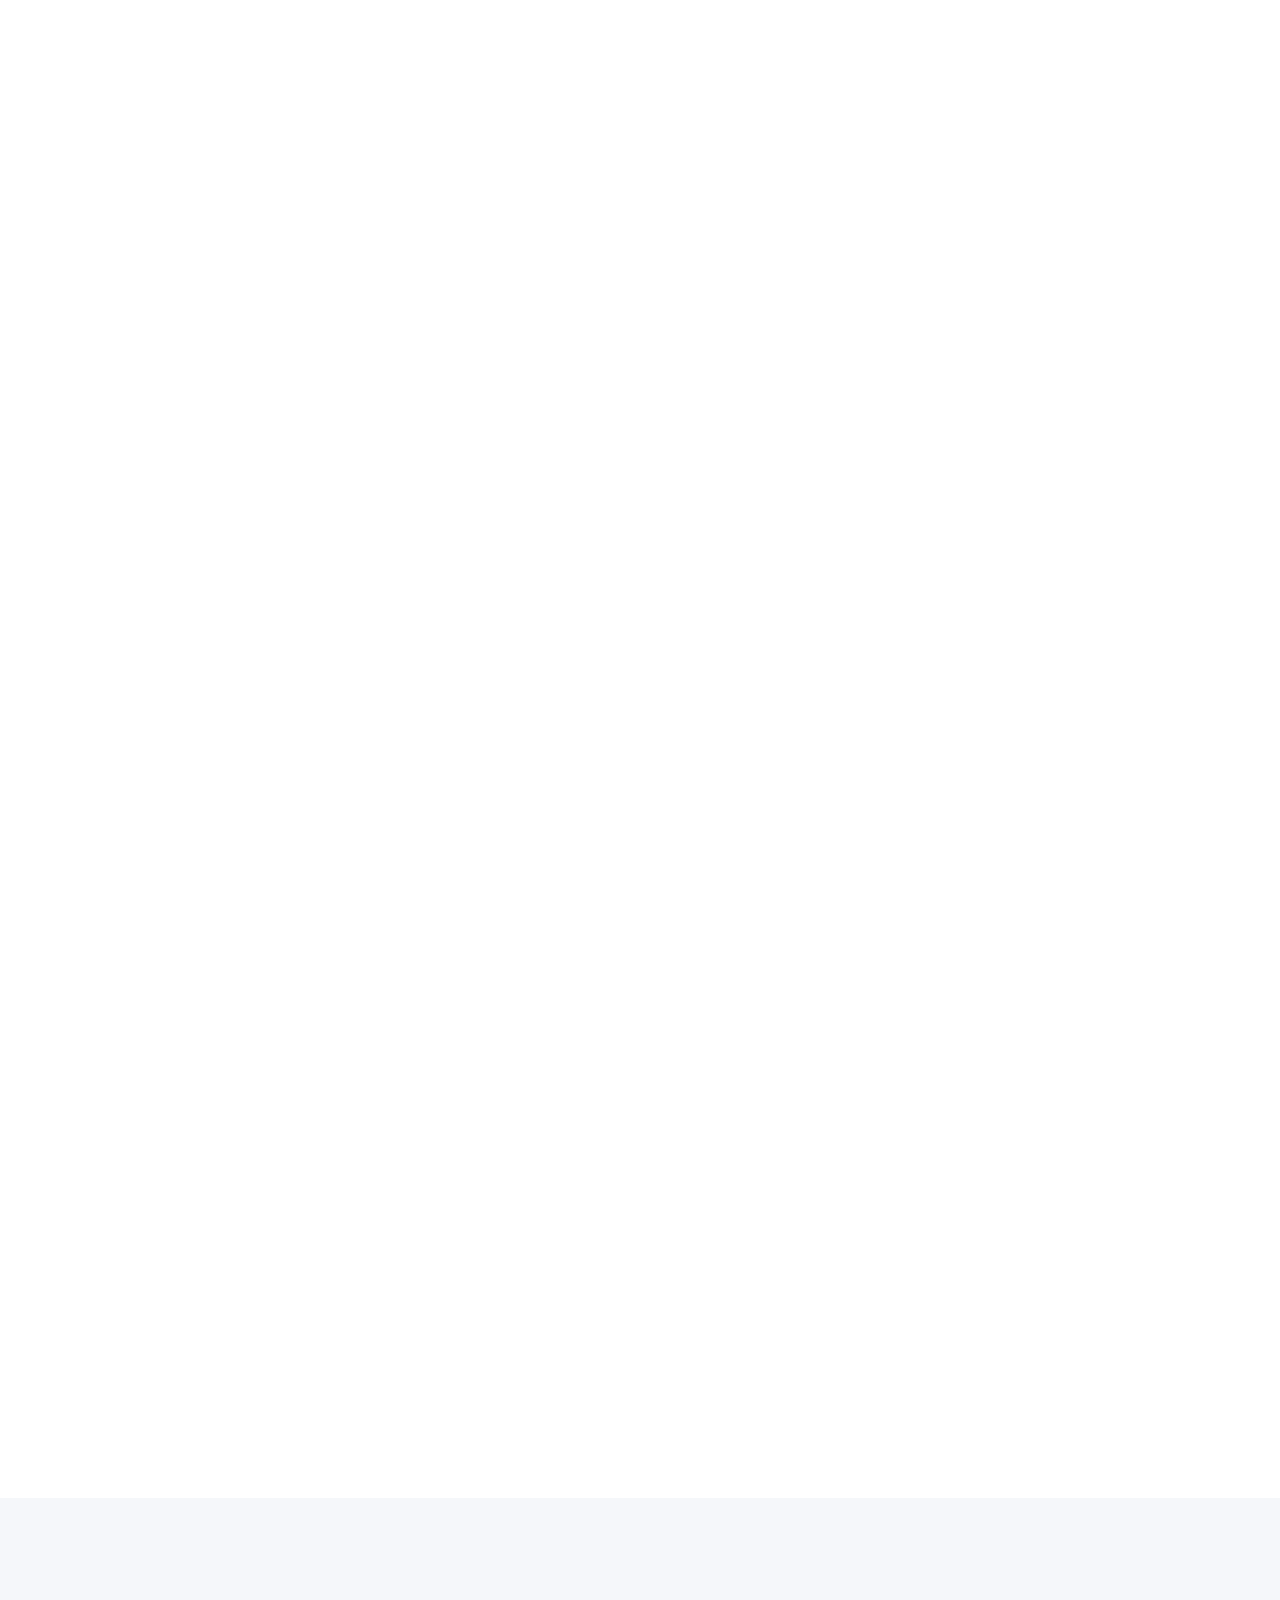
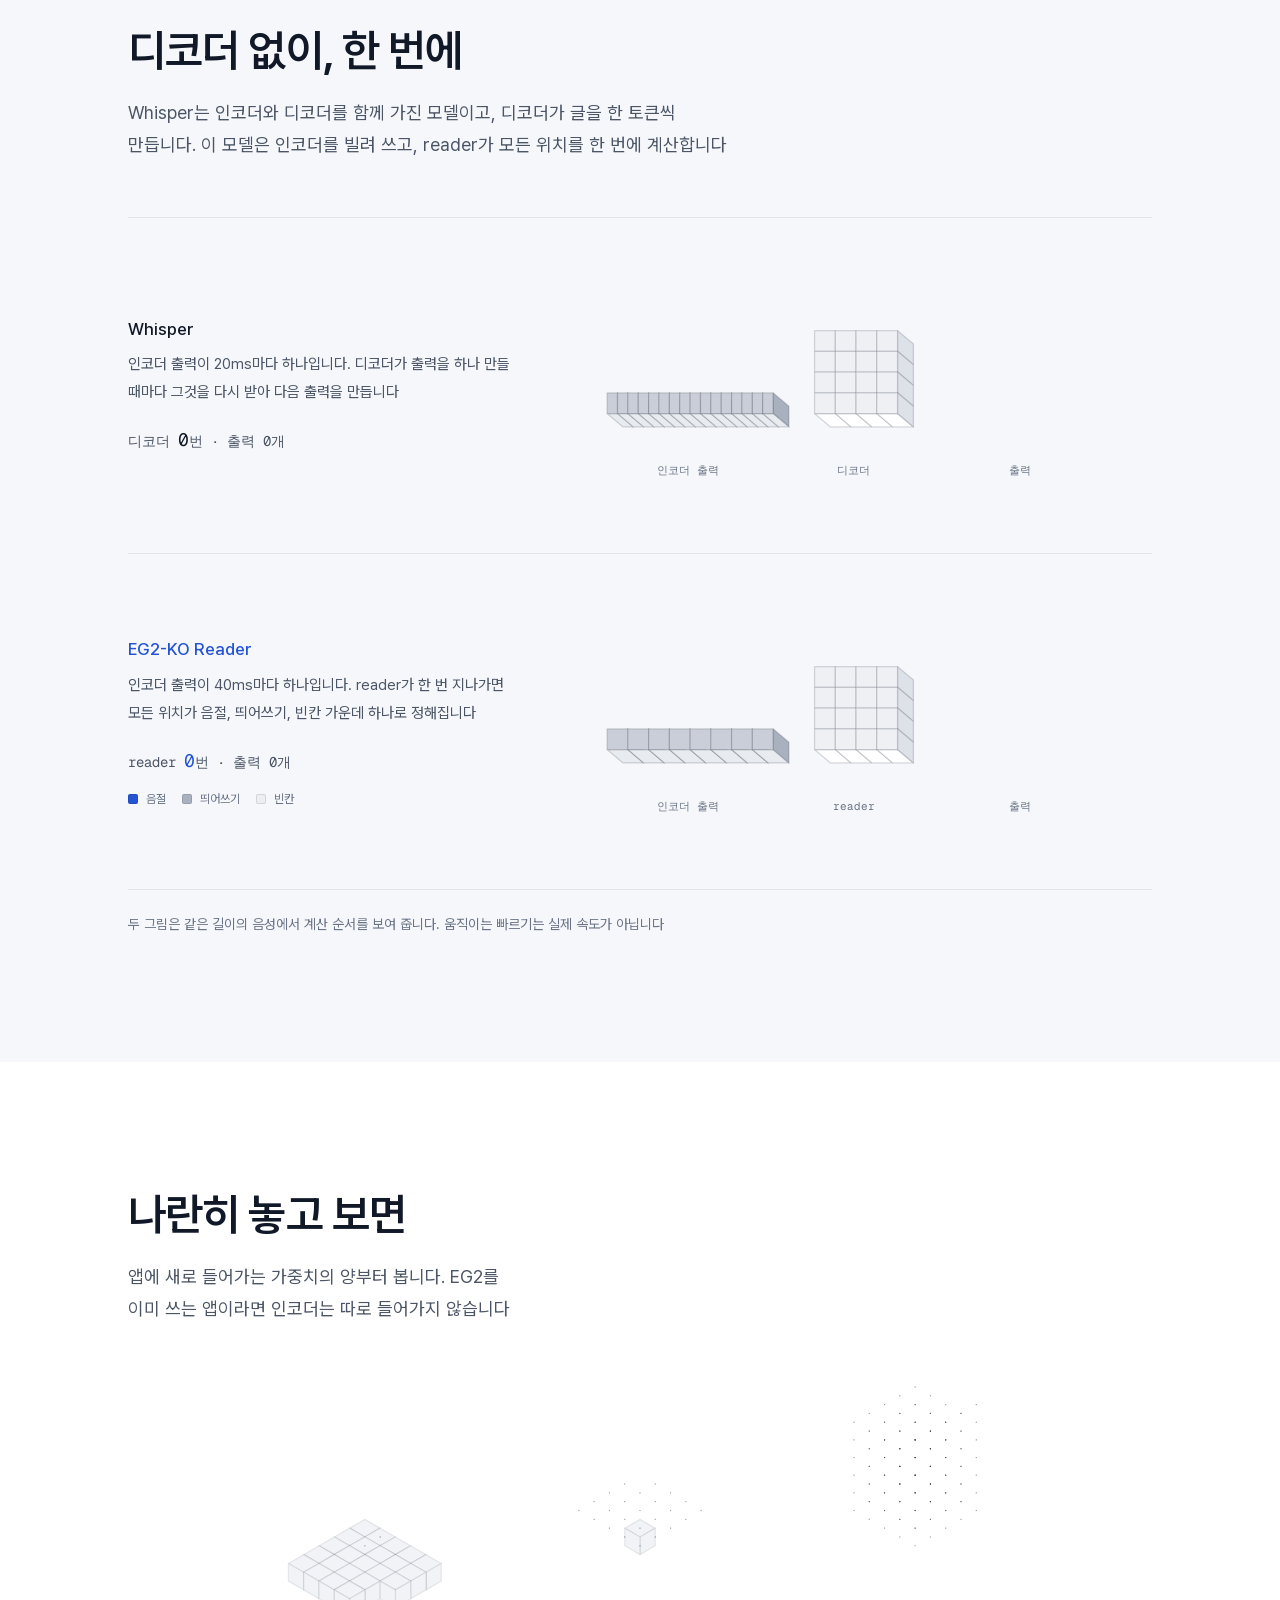
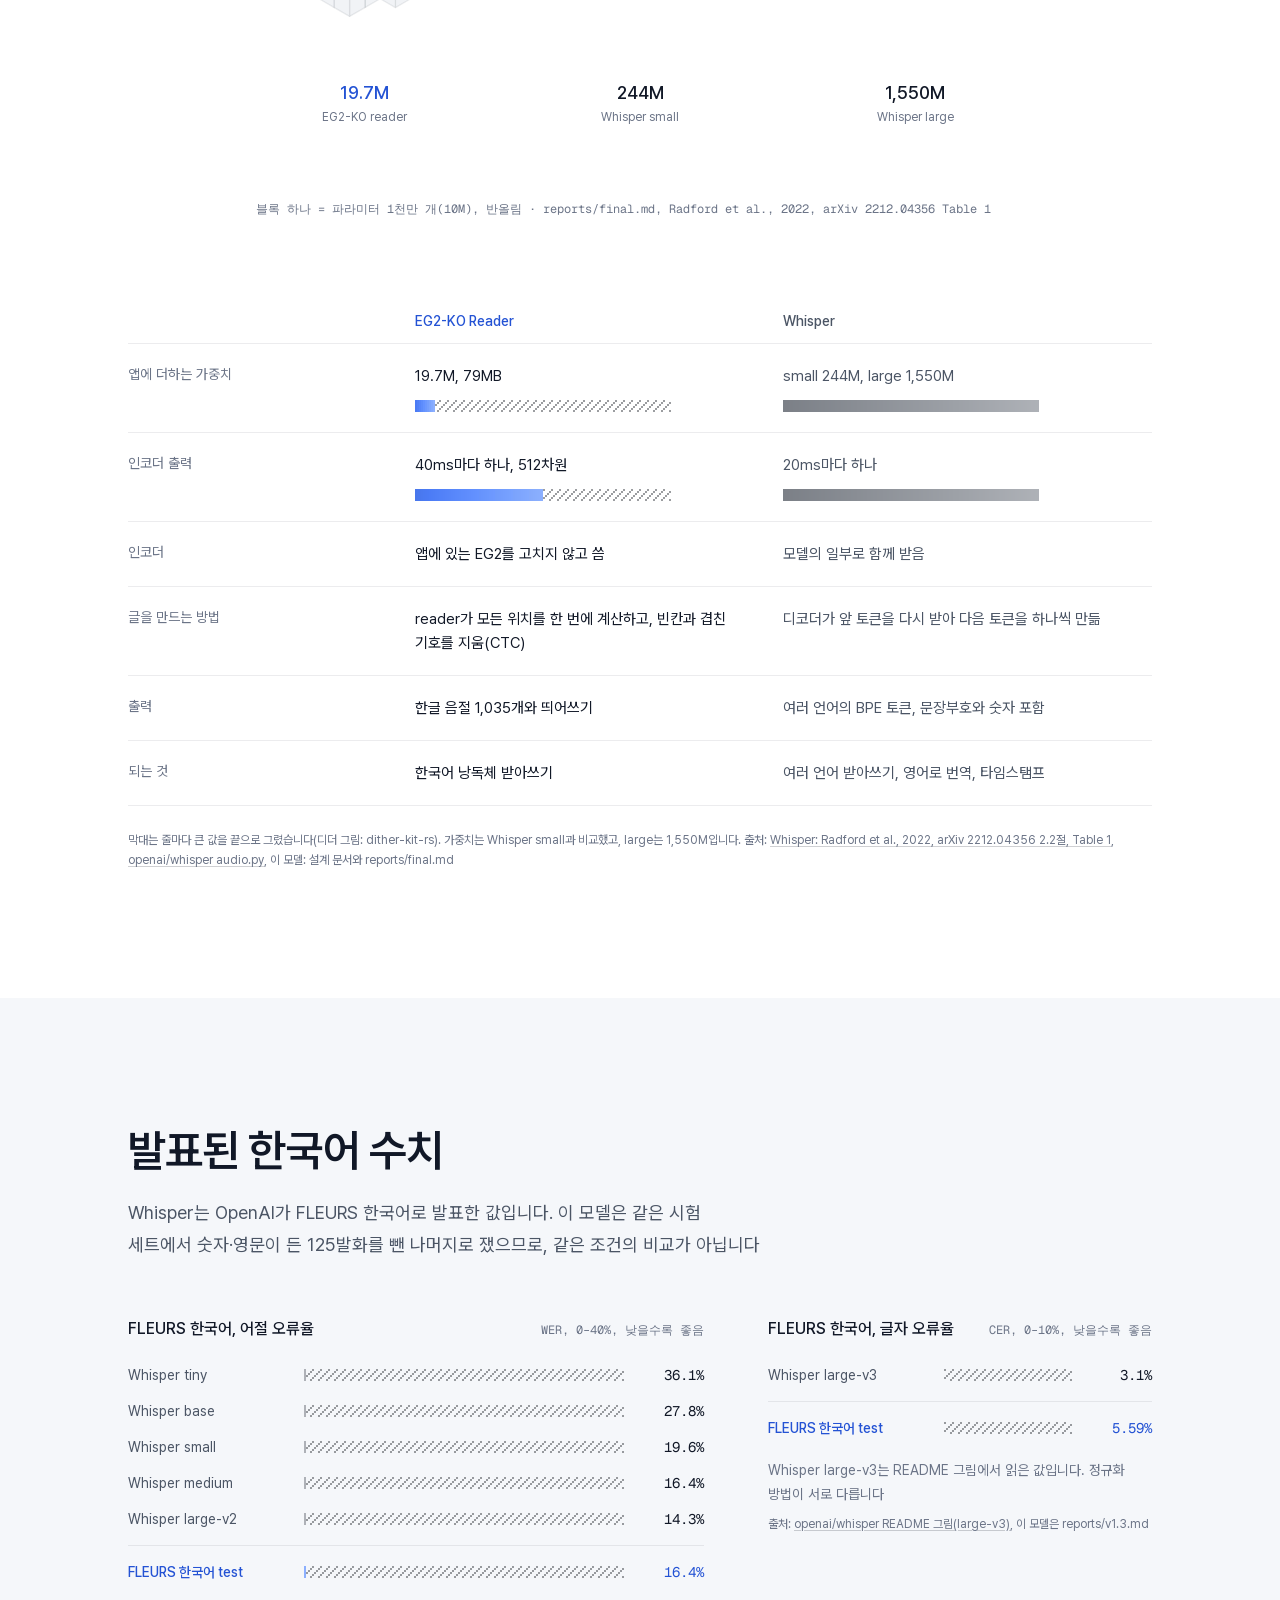
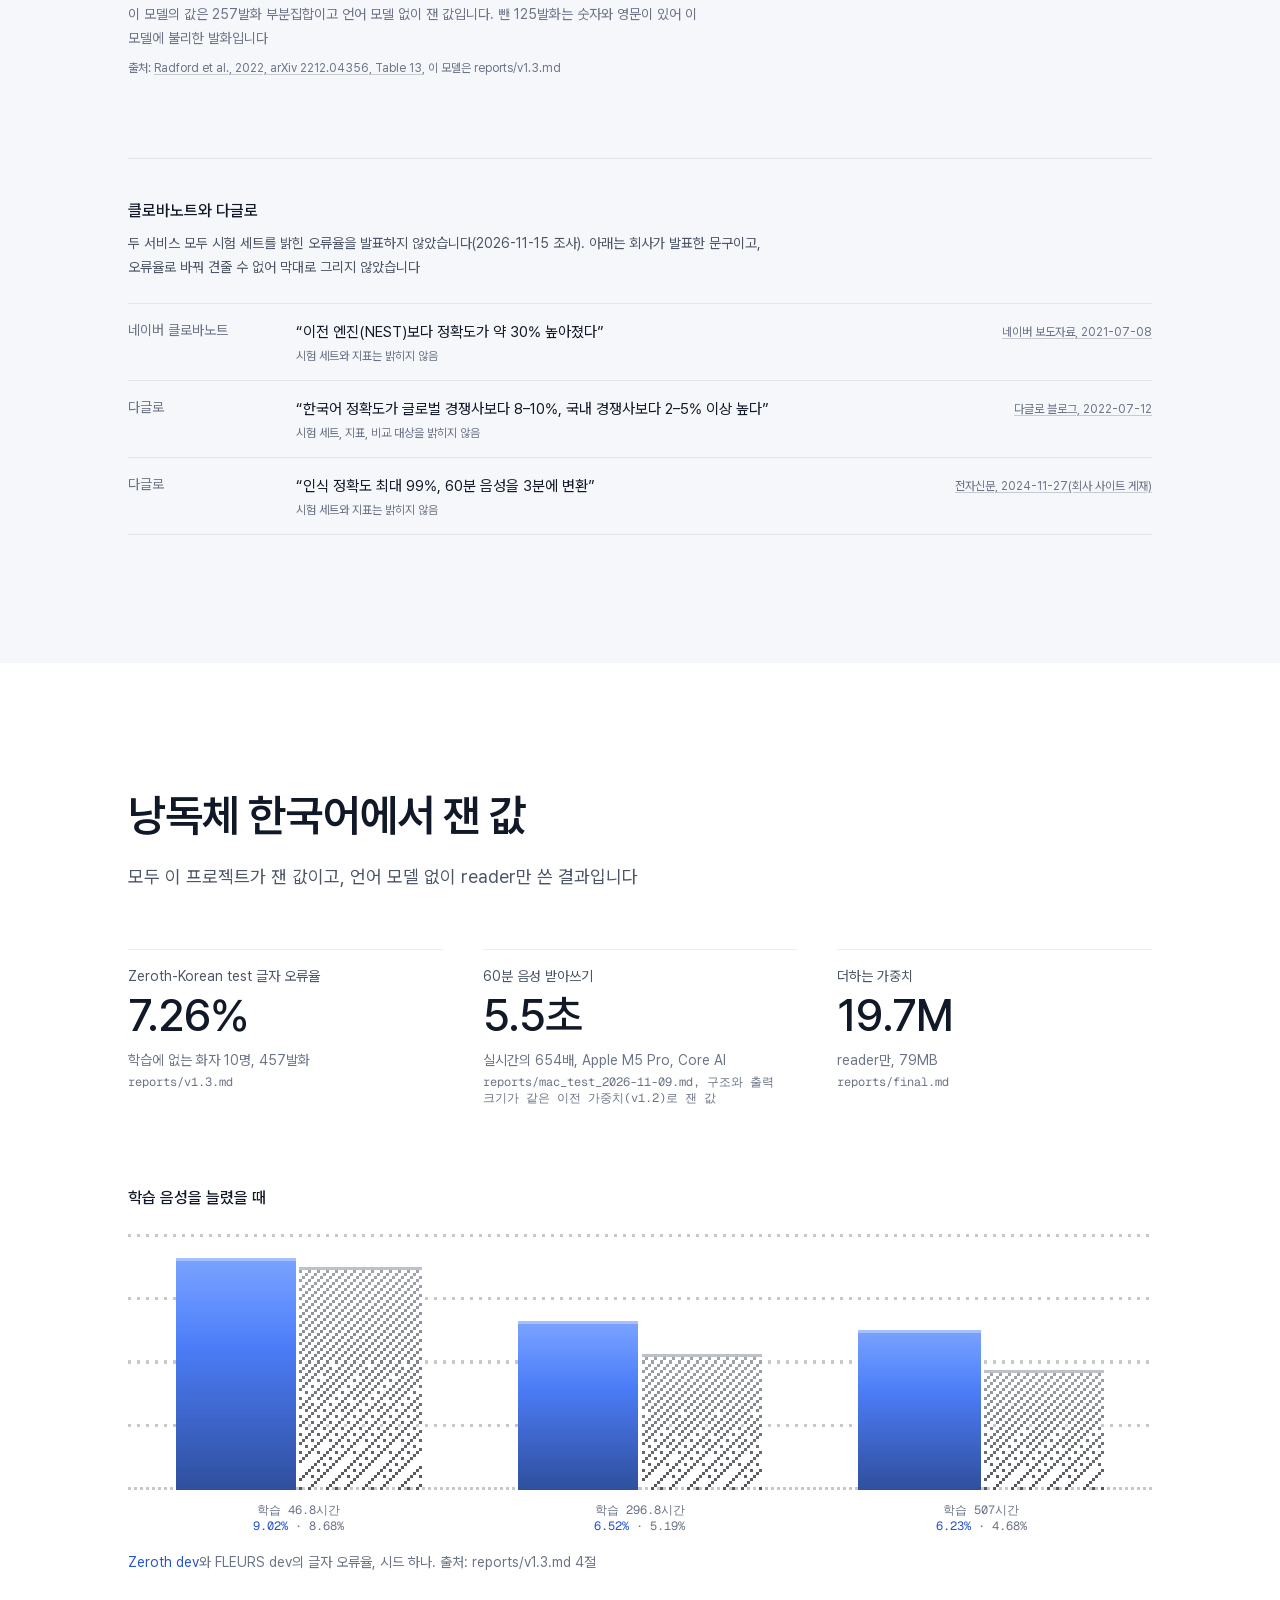
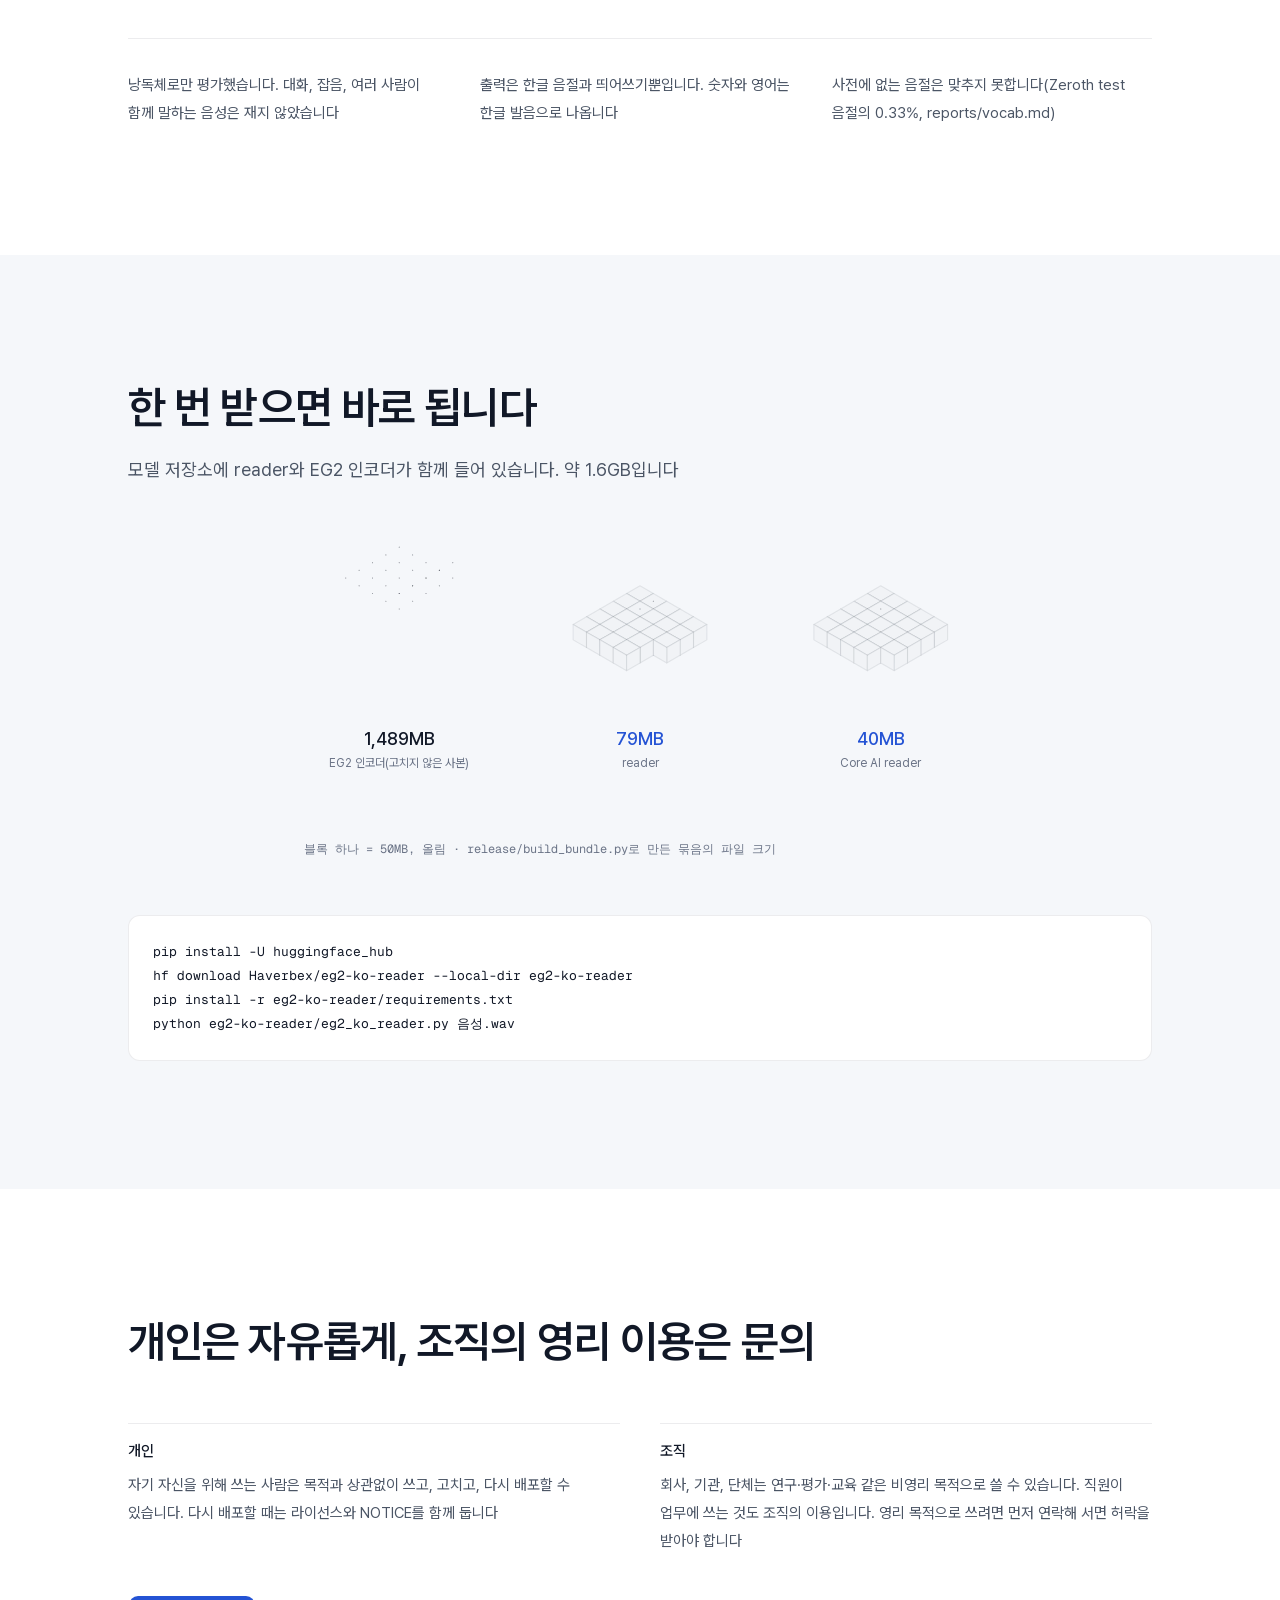
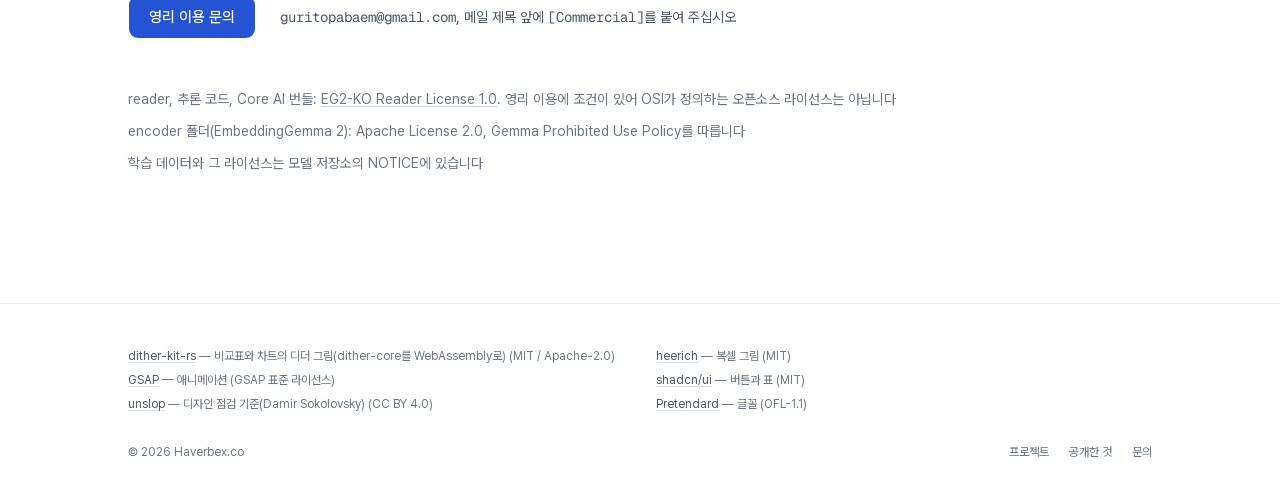
==== commit 006eaadb: "Main page: current projects, EG2-KO Reader in one box (built from eg2-ko-reader web/)" ====
--- a/eg2-ko-reader/index.html
+++ b/eg2-ko-reader/index.html
@@ -7,9 +7,9 @@
     <meta name="viewport" content="width=device-width, initial-scale=1.0" />
     <meta name="description" content="EG2-KO Reader: EmbeddingGemma 2 오디오 인코더 위에 얹는 한국어 받아쓰기 reader. 동작 방식, Whisper 방식과의 비교, 수치와 출처." />
     <title>EG2-KO Reader · Haverbex</title>
-    <script type="module" crossorigin src="../assets/eg2-ko-reader-B4FXnjDW.js"></script>
-    <link rel="modulepreload" crossorigin href="../assets/voxels-D91AmgzN.js">
-    <link rel="stylesheet" crossorigin href="../assets/voxels-Cz45Z9Do.css">
+    <script type="module" crossorigin src="../assets/eg2-ko-reader-Dm48A1Zh.js"></script>
+    <link rel="modulepreload" crossorigin href="../assets/voxels-Clmpg-0L.js">
+    <link rel="stylesheet" crossorigin href="../assets/voxels-CjRwZoI1.css">
   </head>
   <body>
     <div id="root"></div>
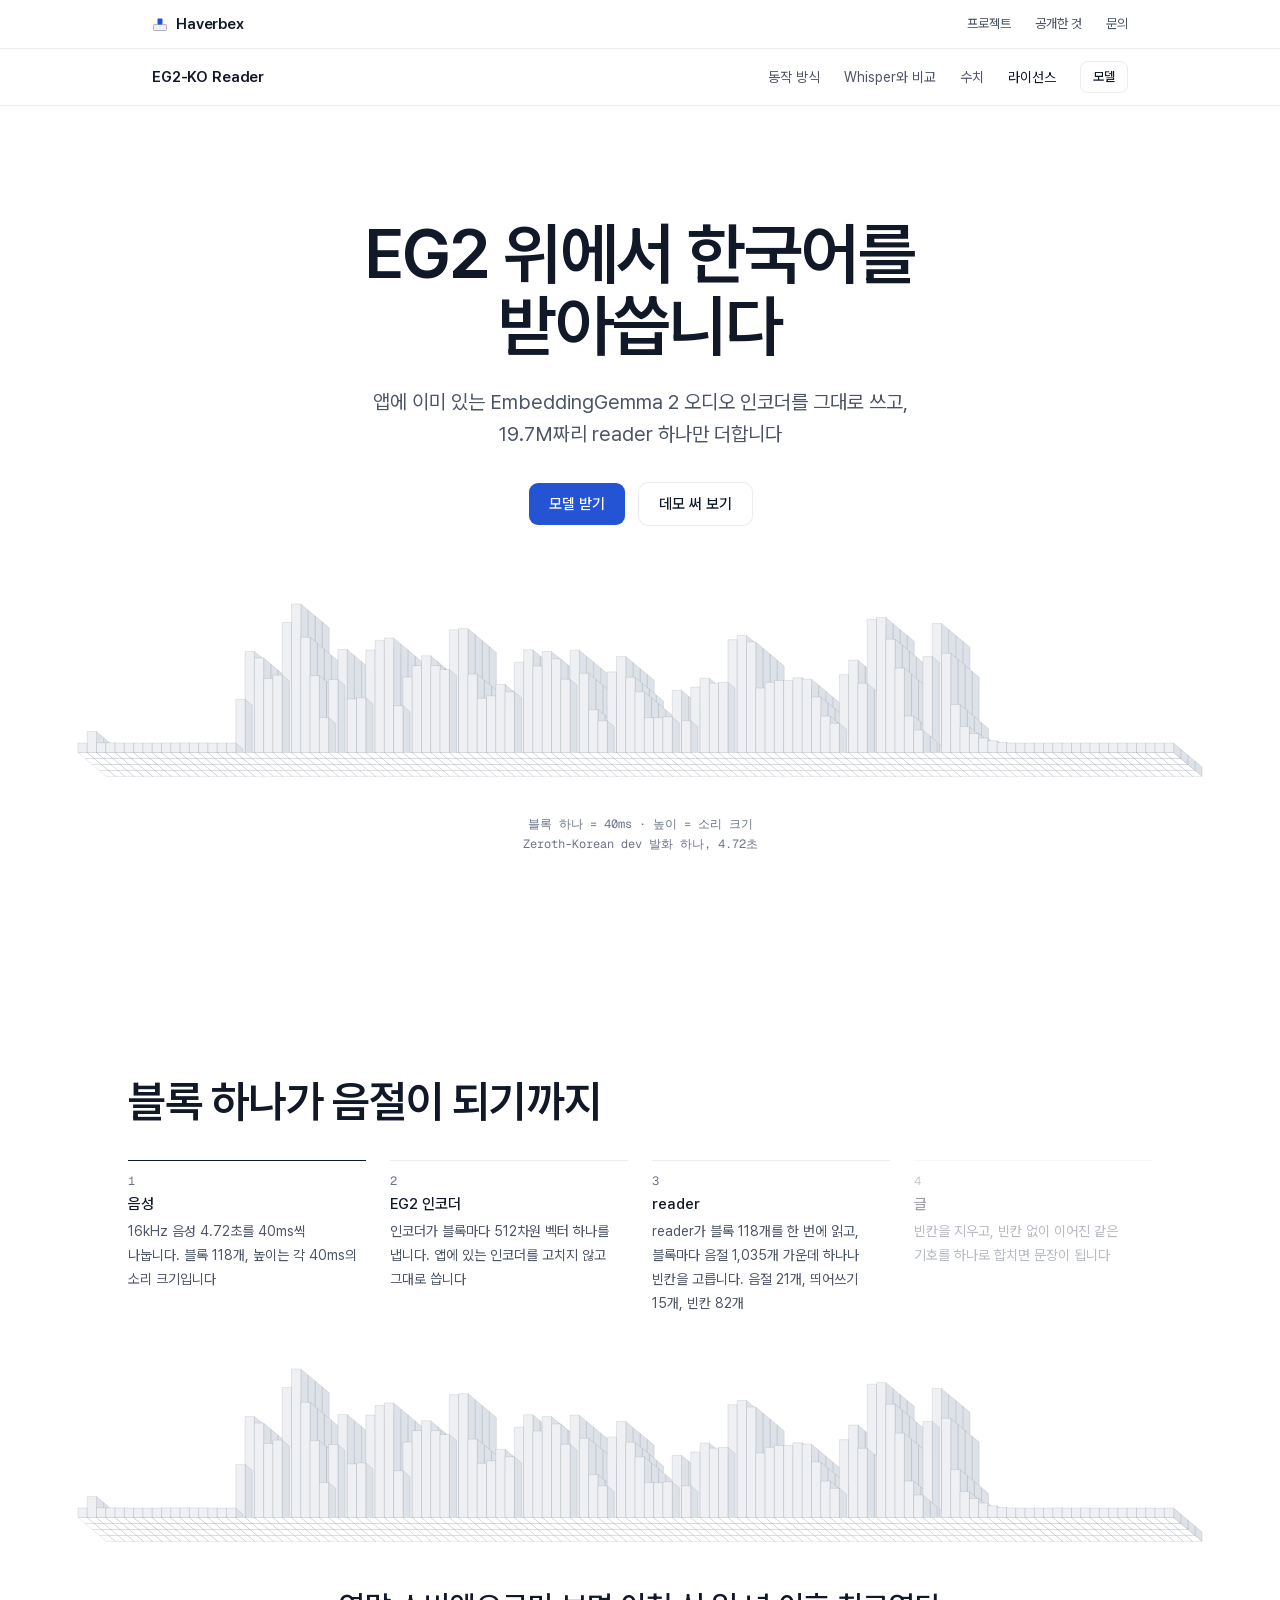
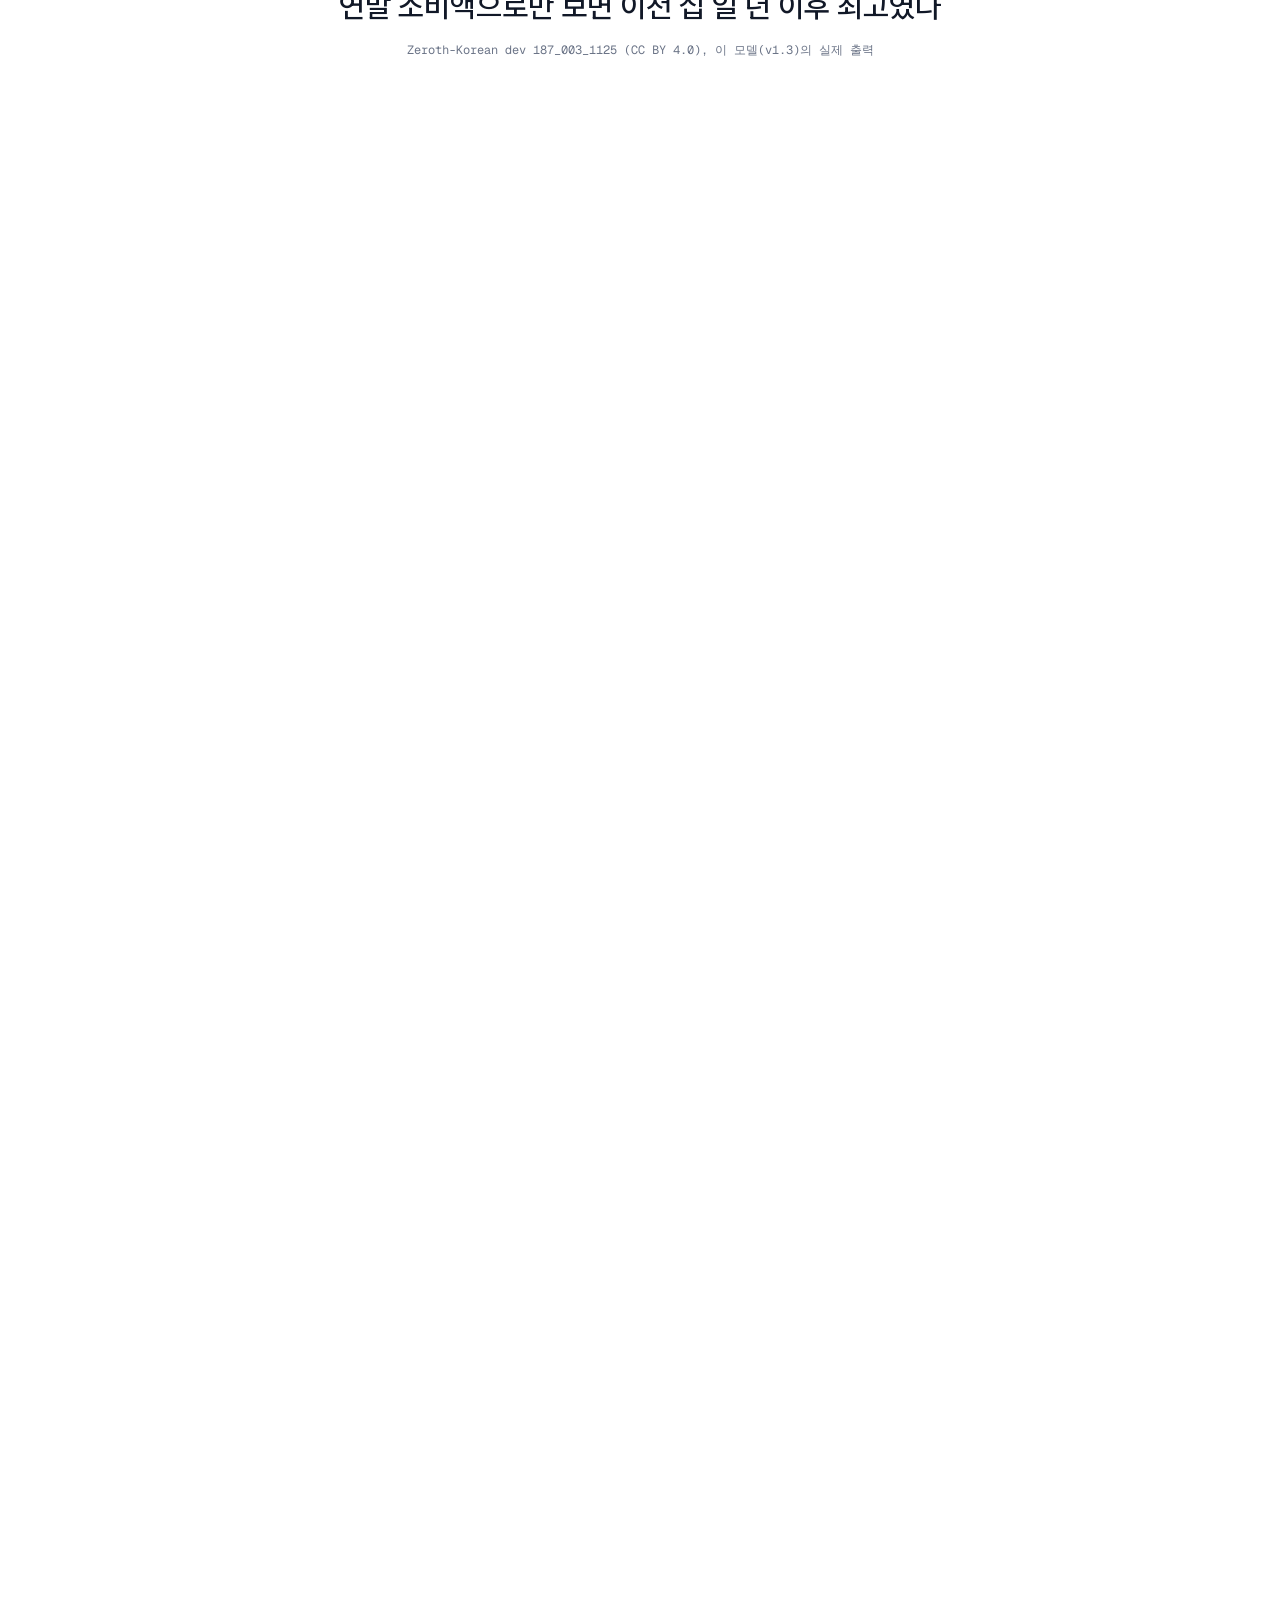
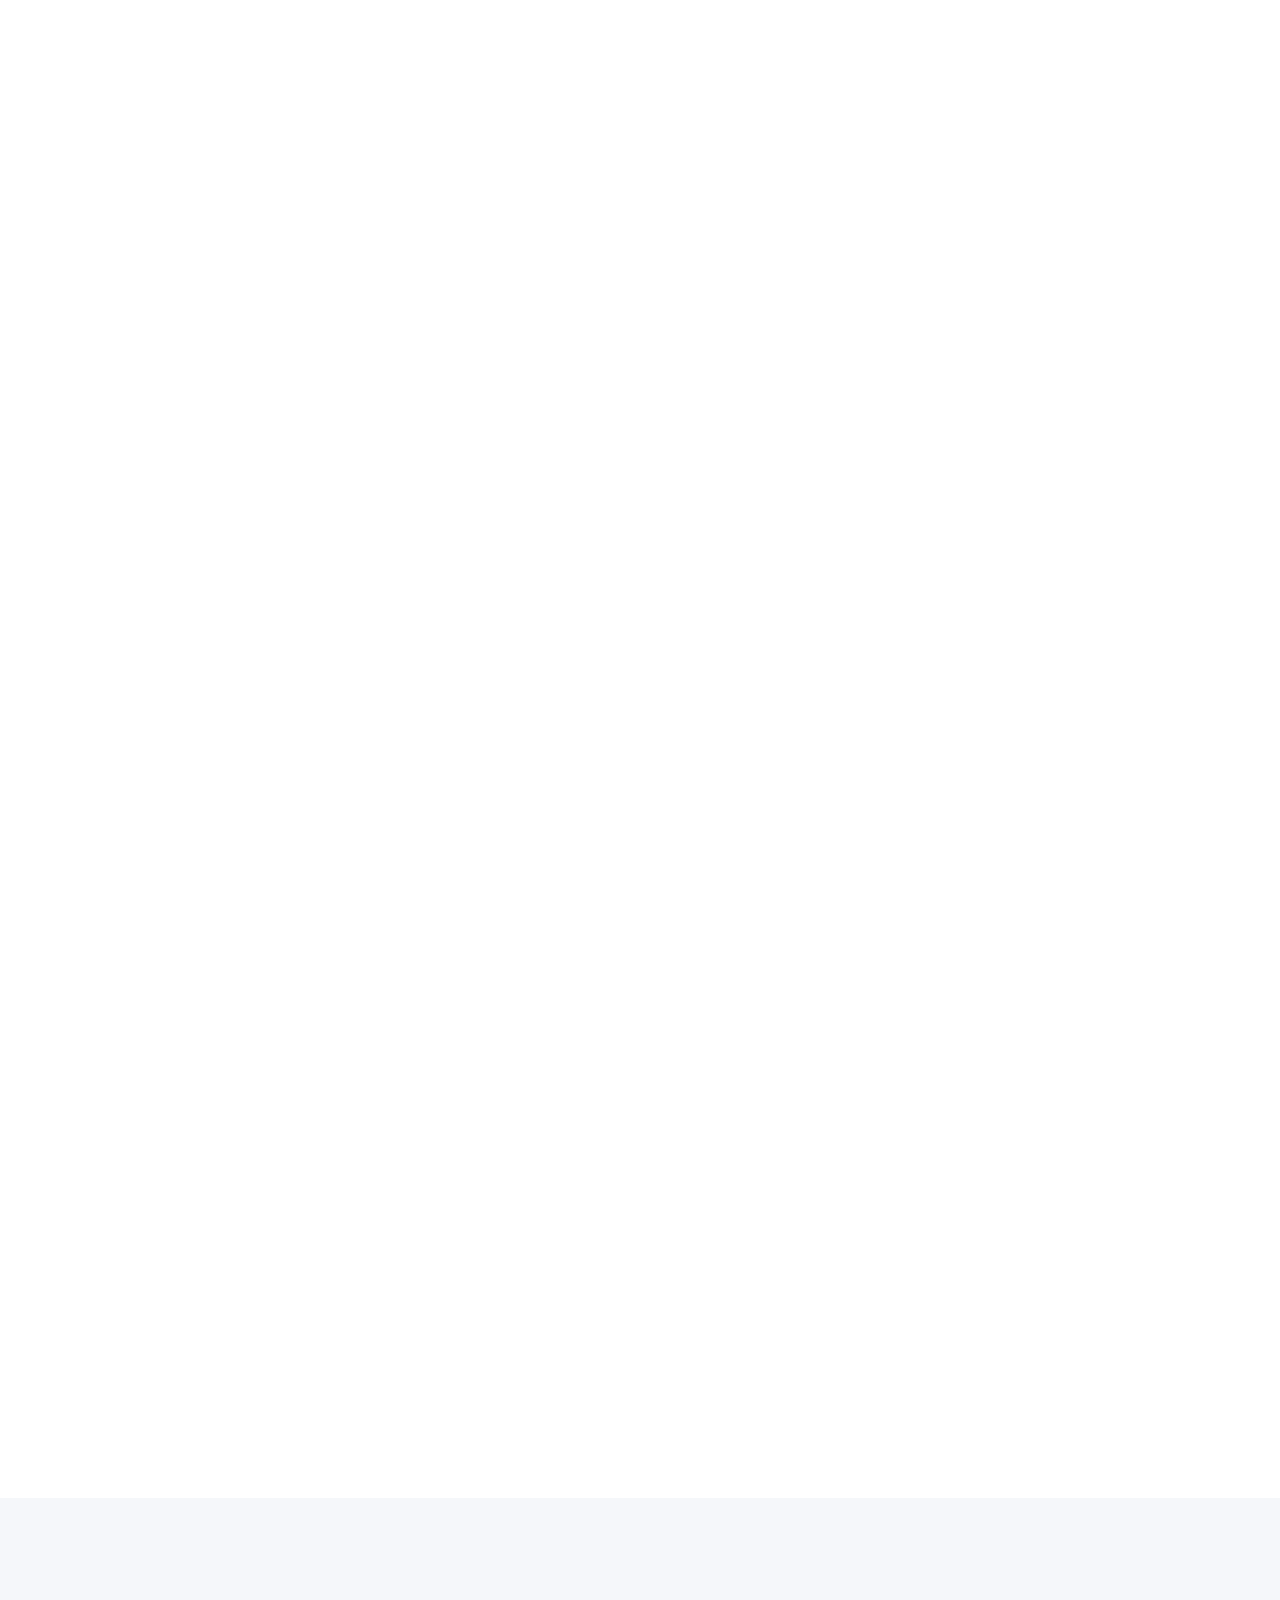
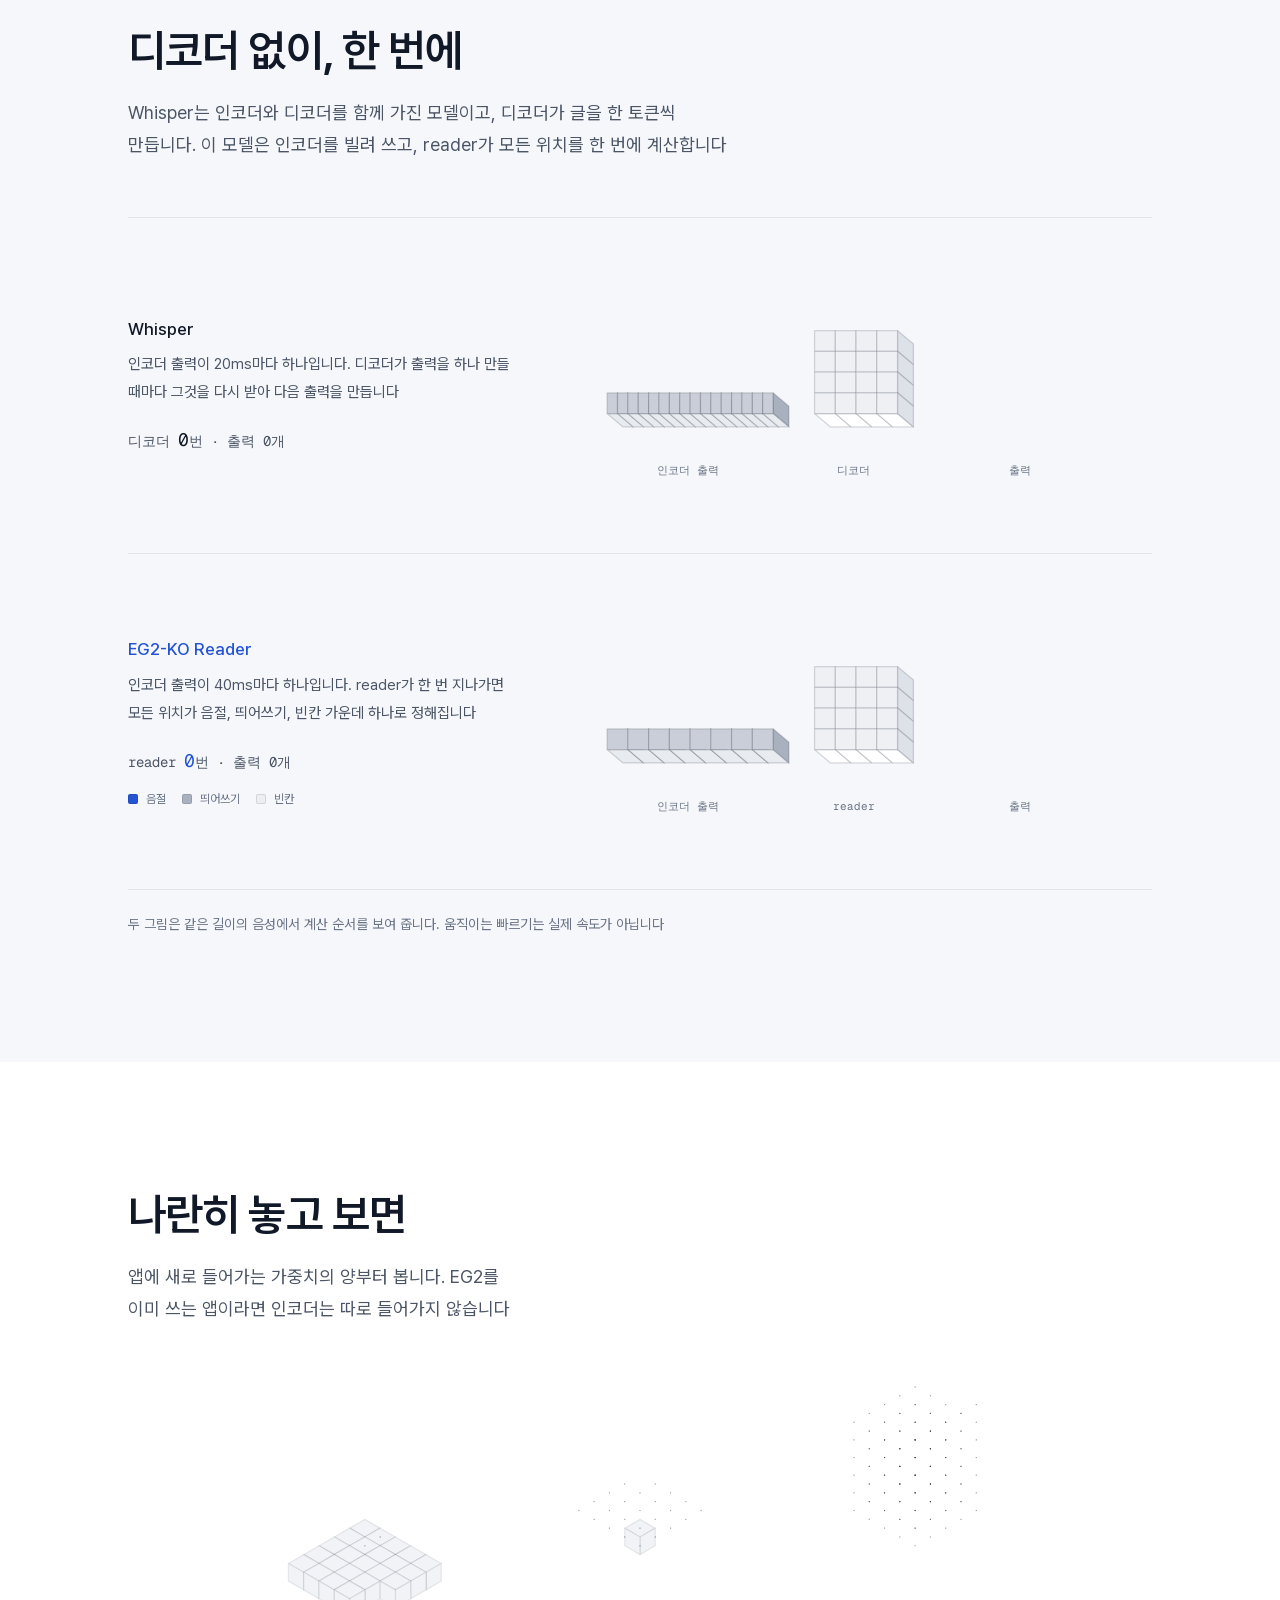
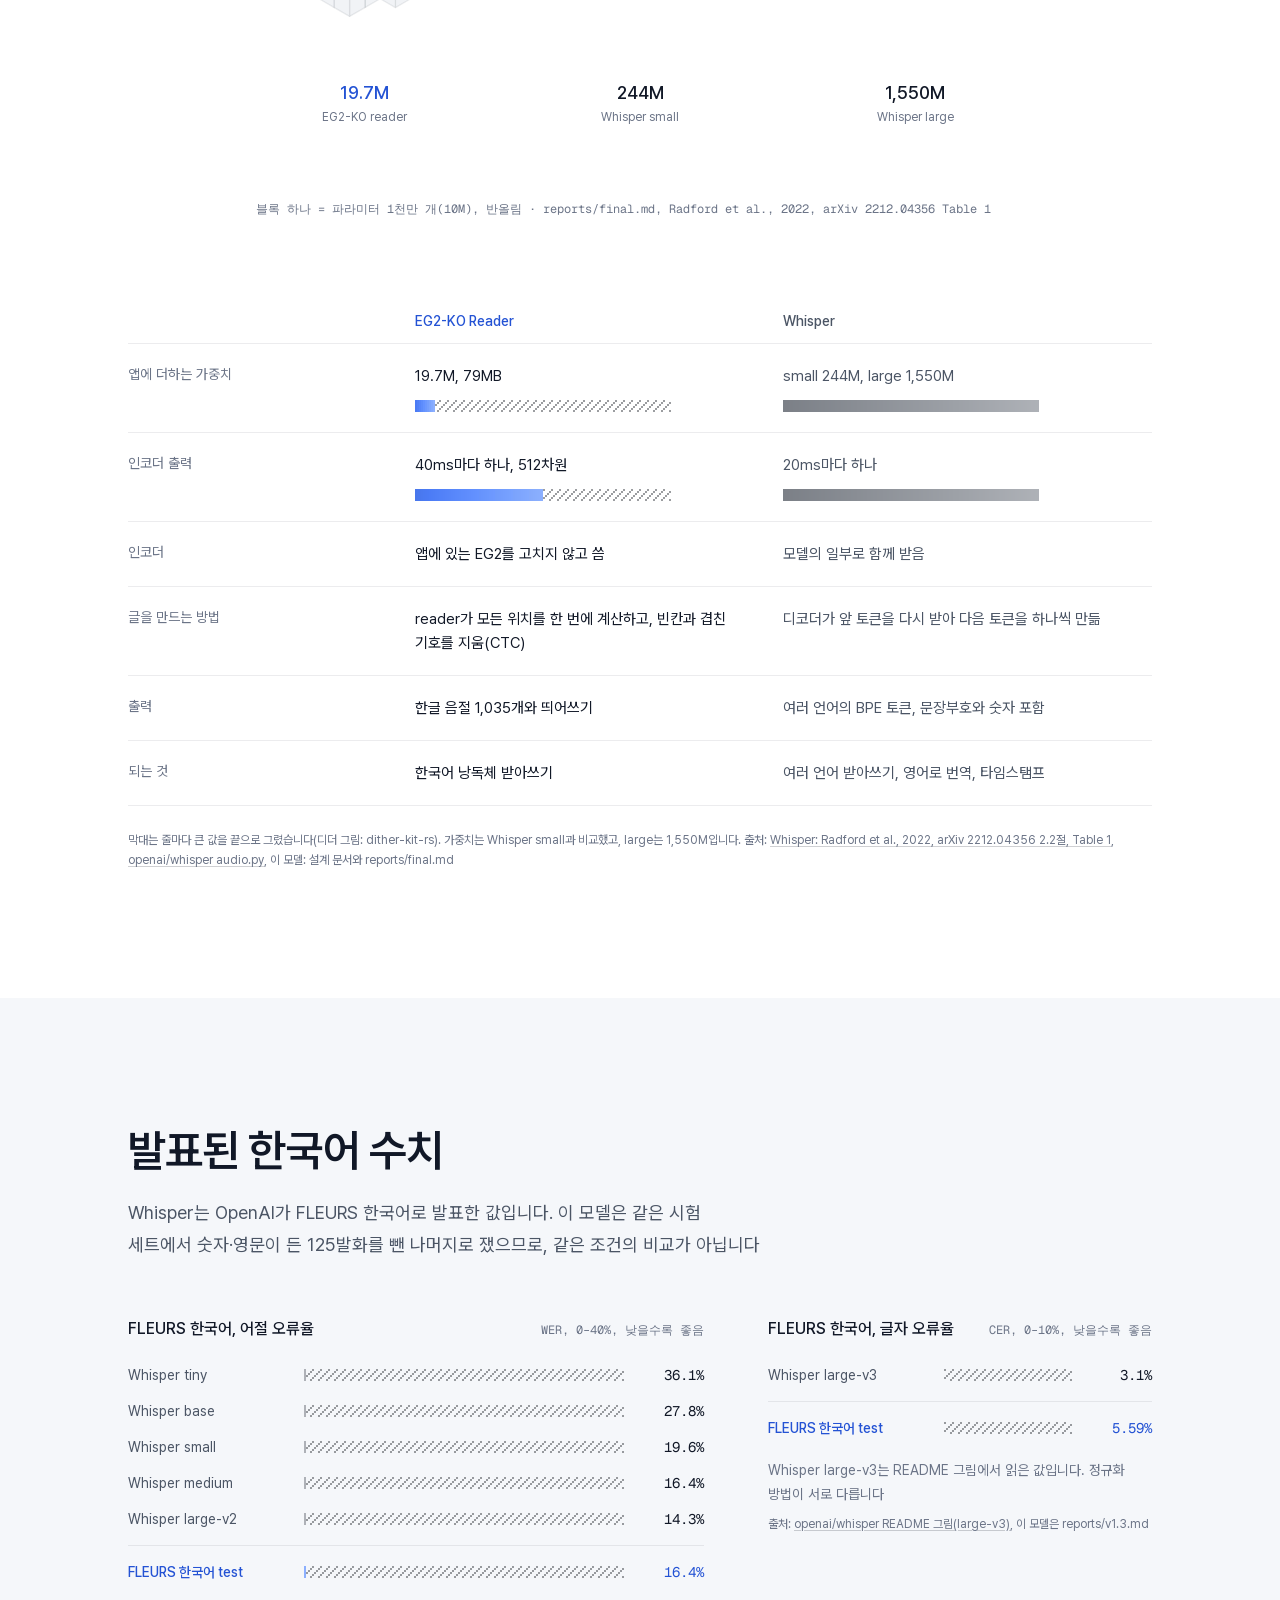
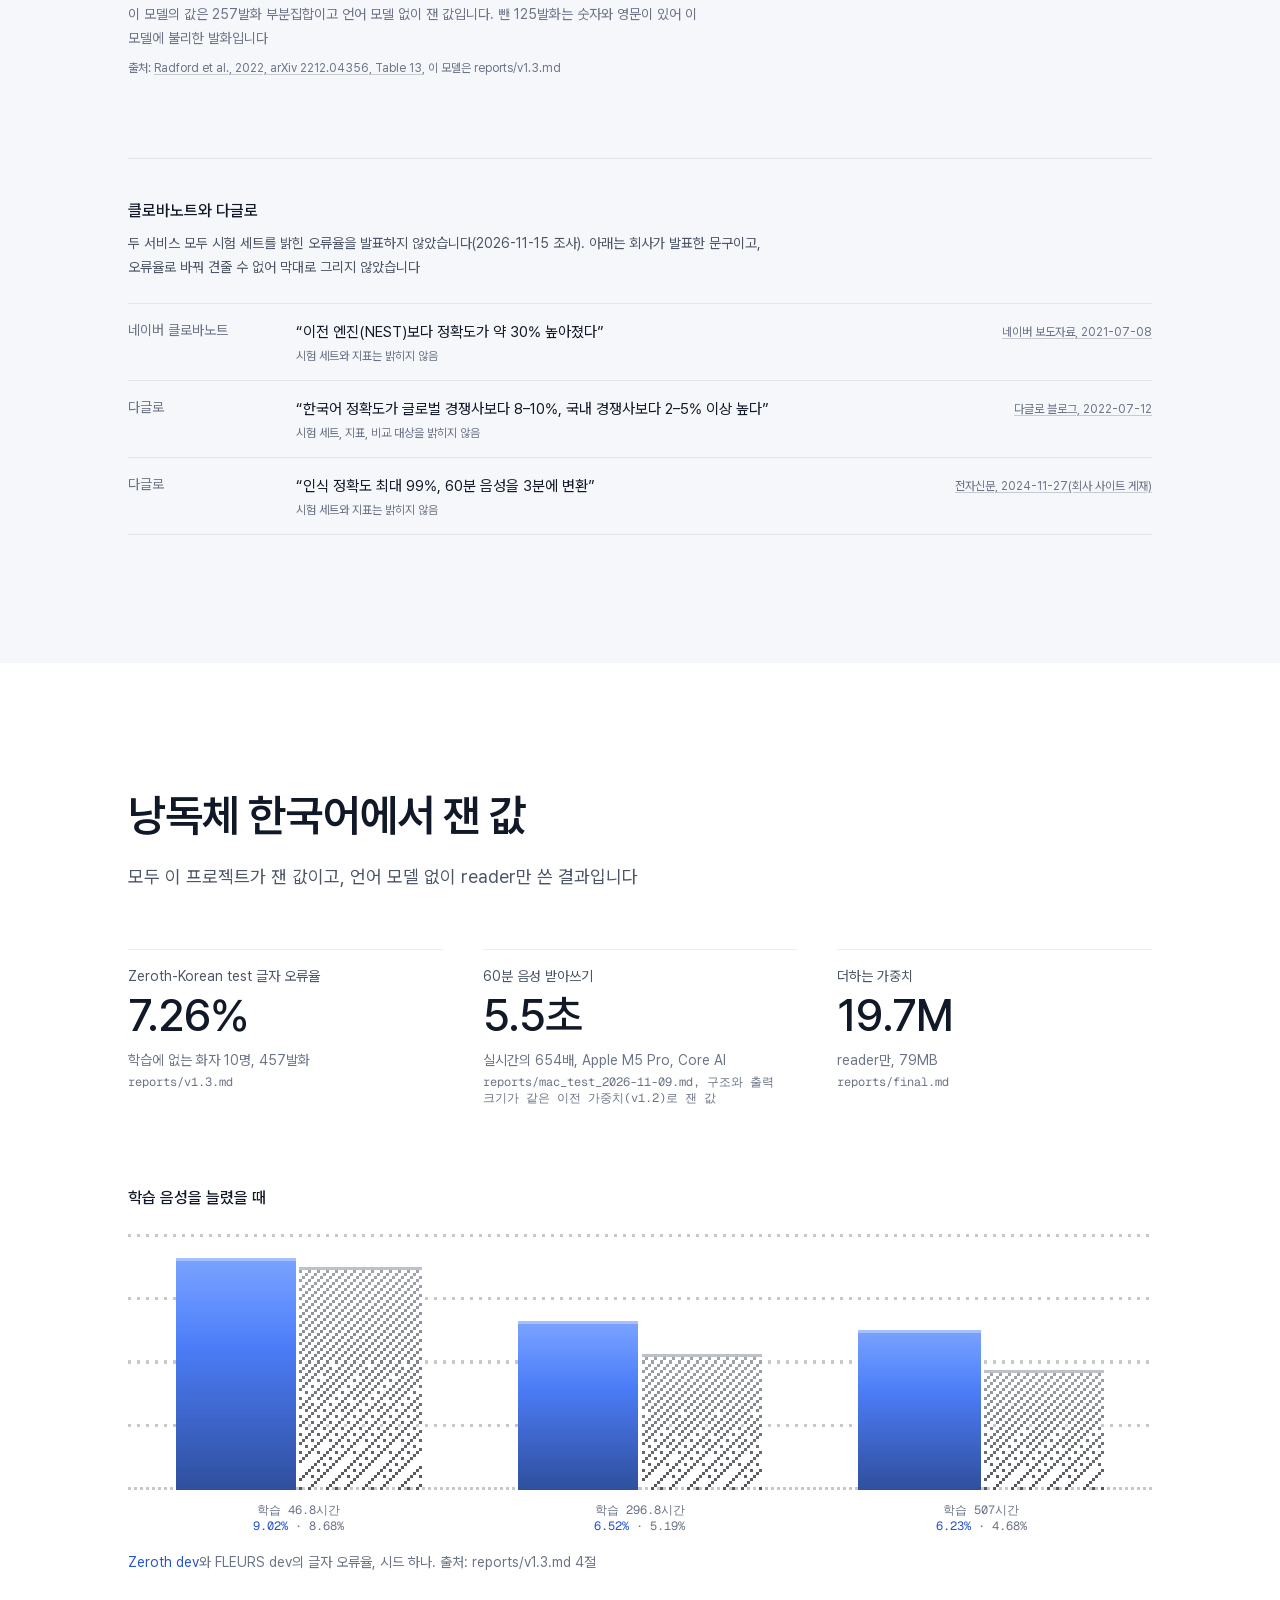
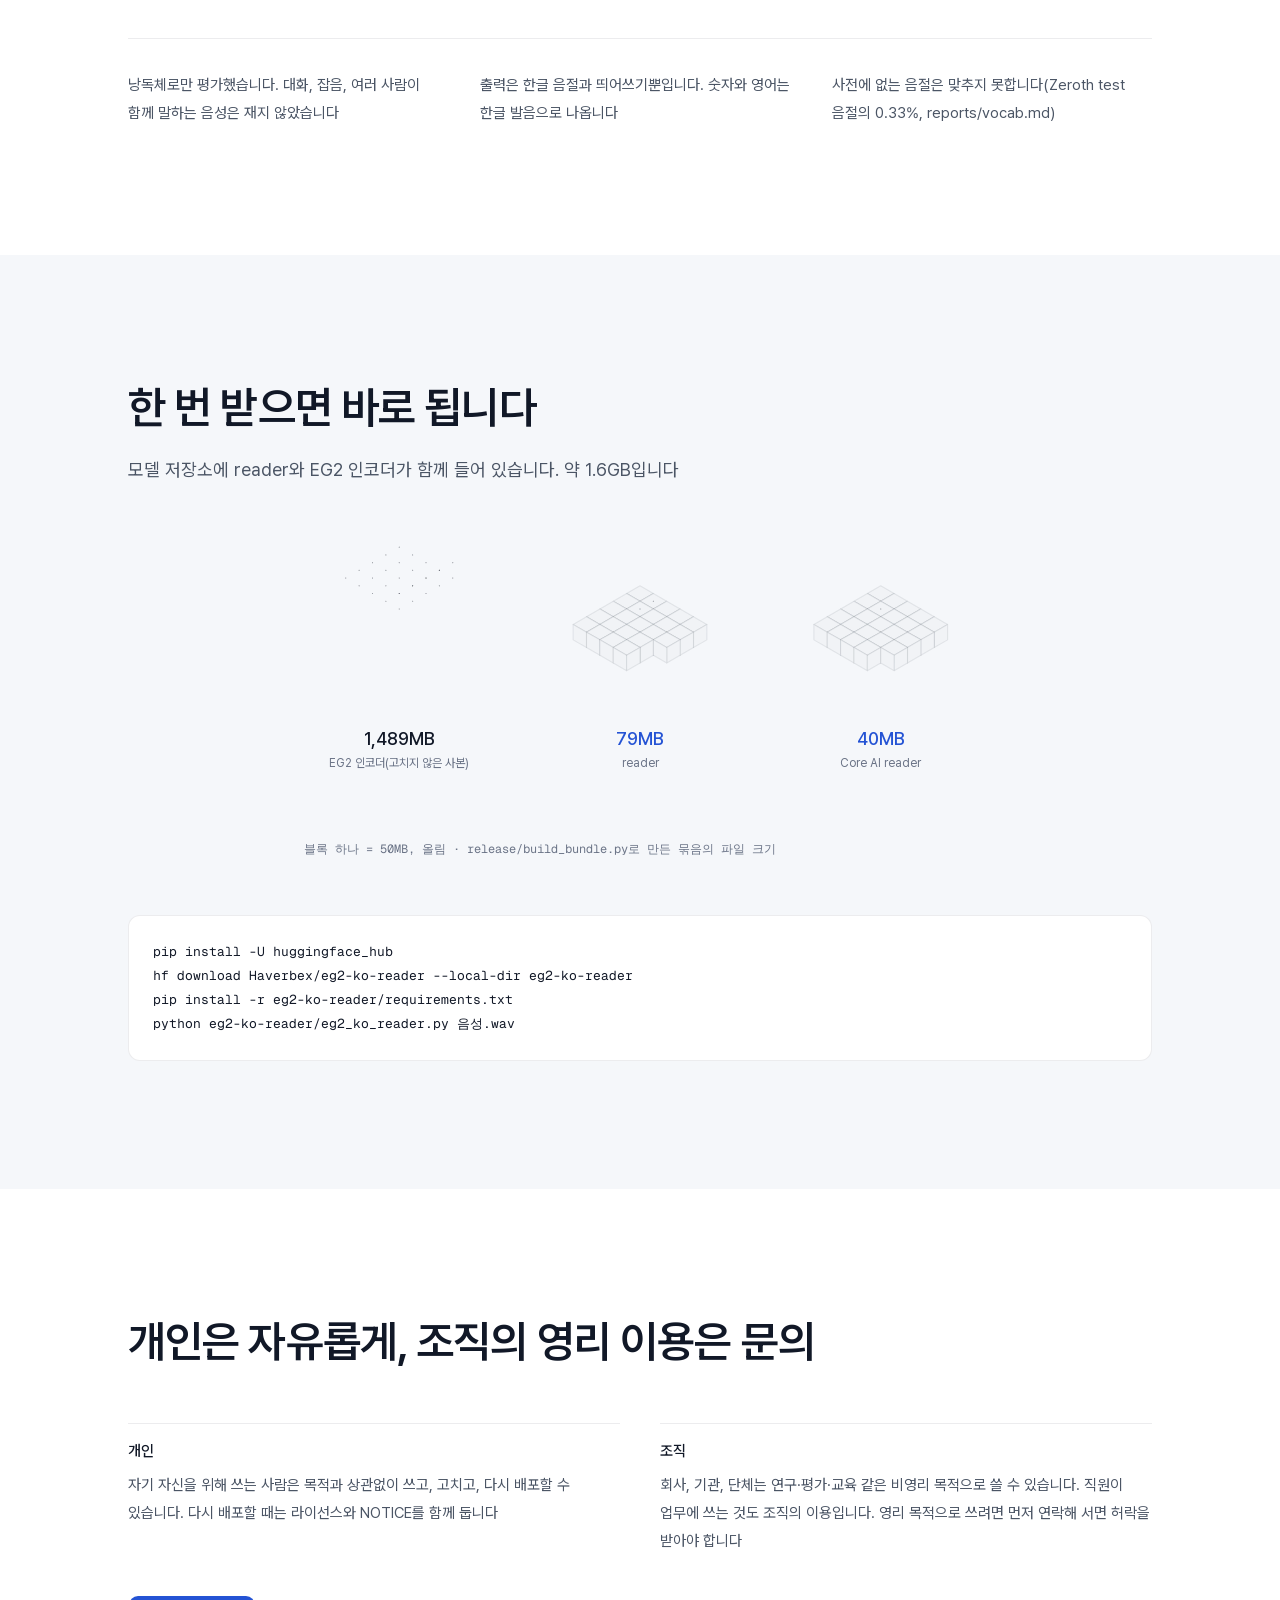
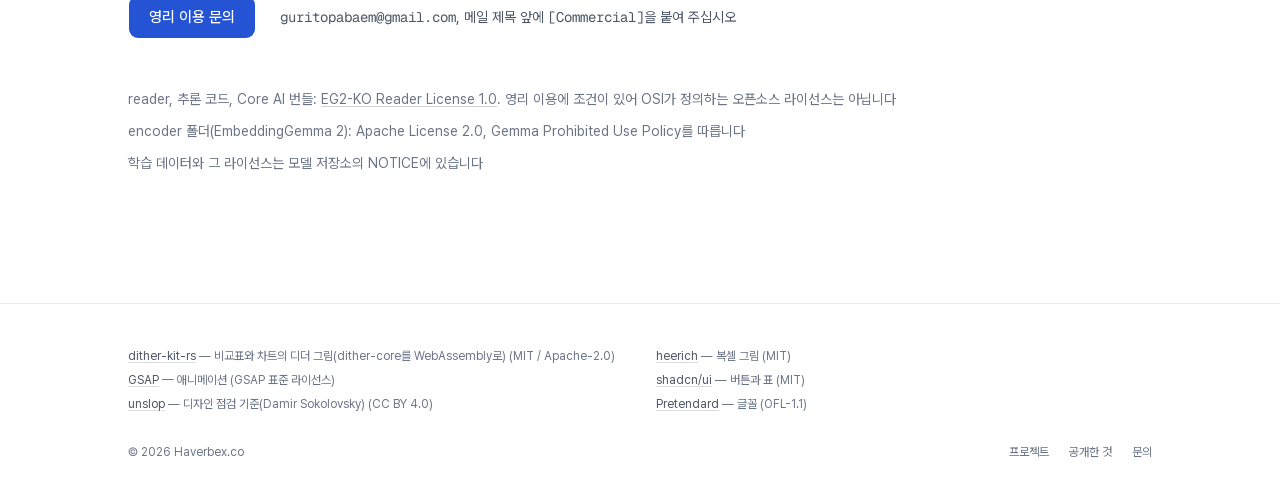
==== commit 5e9442ba: "Main page copy: conclusion first, yoonmoon rules (built from eg2-ko-reader web/)" ====
--- a/eg2-ko-reader/index.html
+++ b/eg2-ko-reader/index.html
@@ -7,8 +7,8 @@
     <meta name="viewport" content="width=device-width, initial-scale=1.0" />
     <meta name="description" content="EG2-KO Reader: EmbeddingGemma 2 오디오 인코더 위에 얹는 한국어 받아쓰기 reader. 동작 방식, Whisper 방식과의 비교, 수치와 출처." />
     <title>EG2-KO Reader · Haverbex</title>
-    <script type="module" crossorigin src="../assets/eg2-ko-reader-Dm48A1Zh.js"></script>
-    <link rel="modulepreload" crossorigin href="../assets/voxels-Clmpg-0L.js">
+    <script type="module" crossorigin src="../assets/eg2-ko-reader-DPTMfSpq.js"></script>
+    <link rel="modulepreload" crossorigin href="../assets/voxels-CWEep_7Q.js">
     <link rel="stylesheet" crossorigin href="../assets/voxels-CjRwZoI1.css">
   </head>
   <body>
